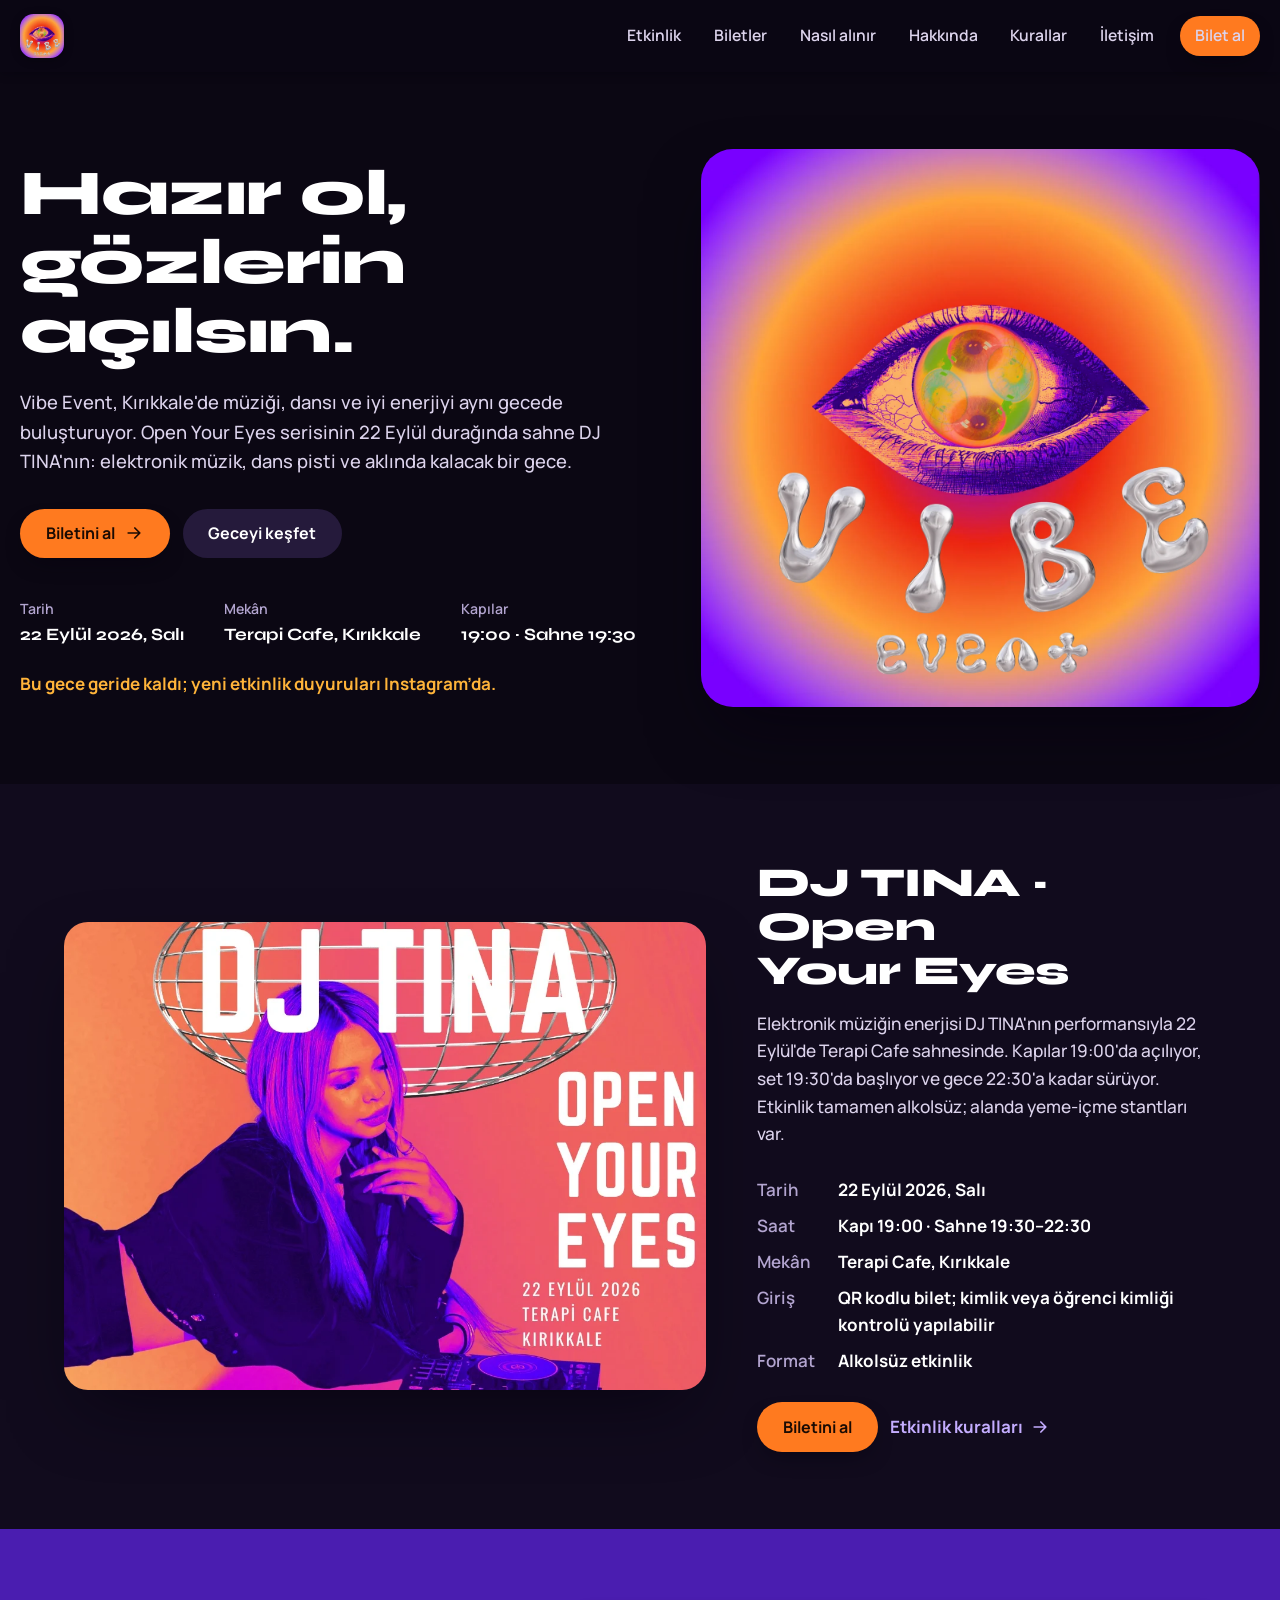
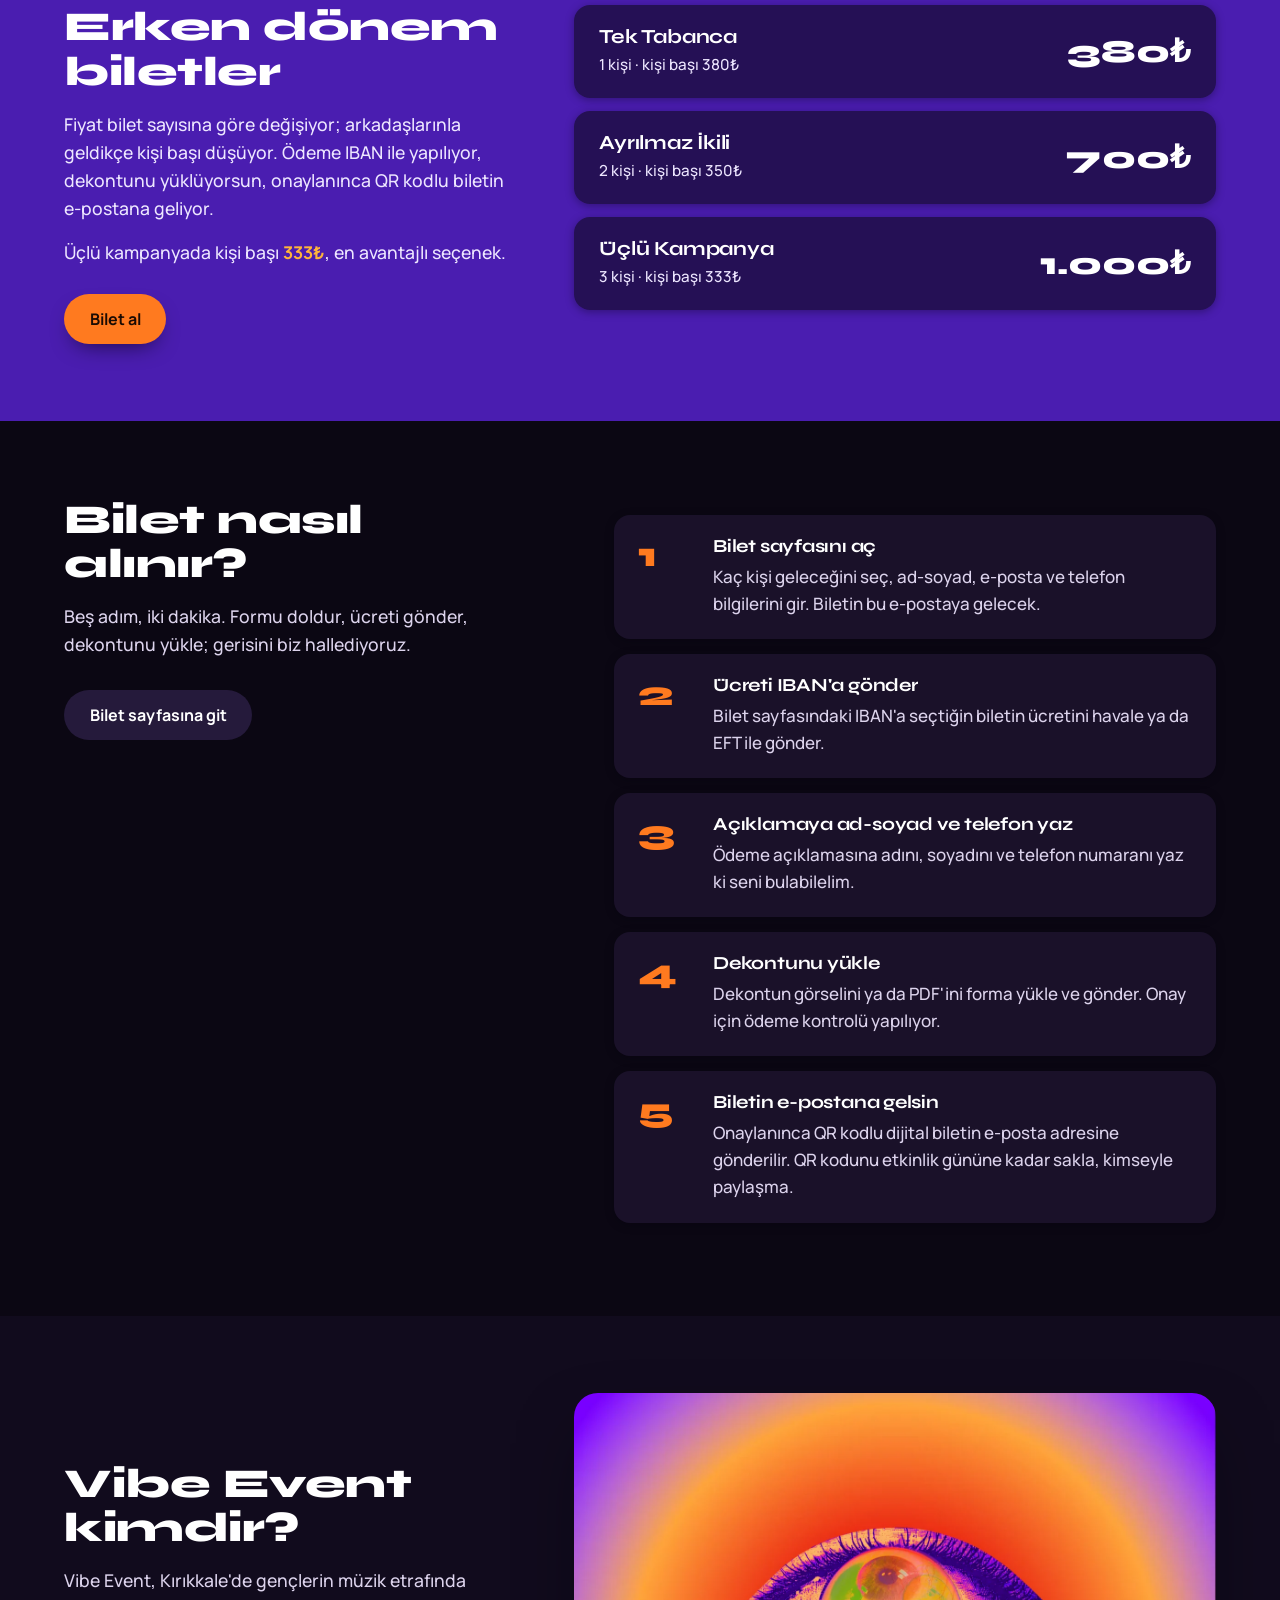
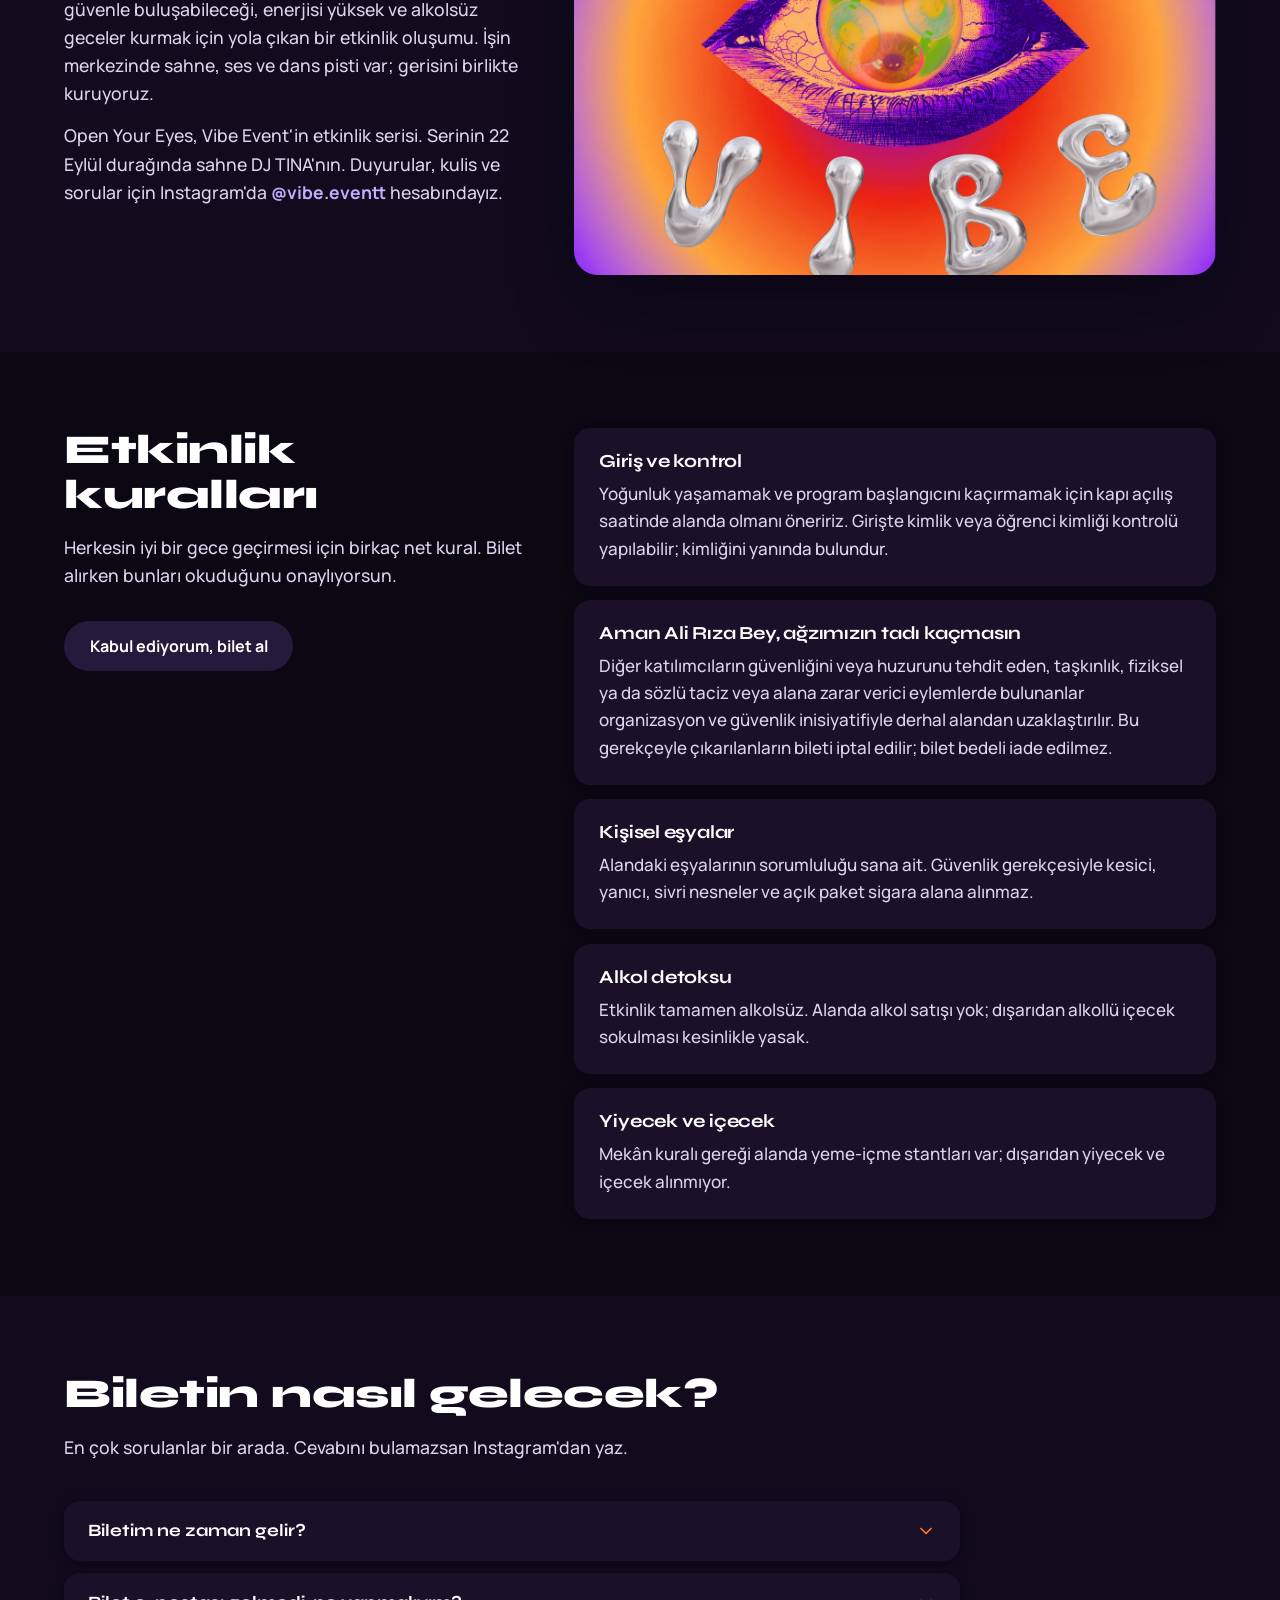
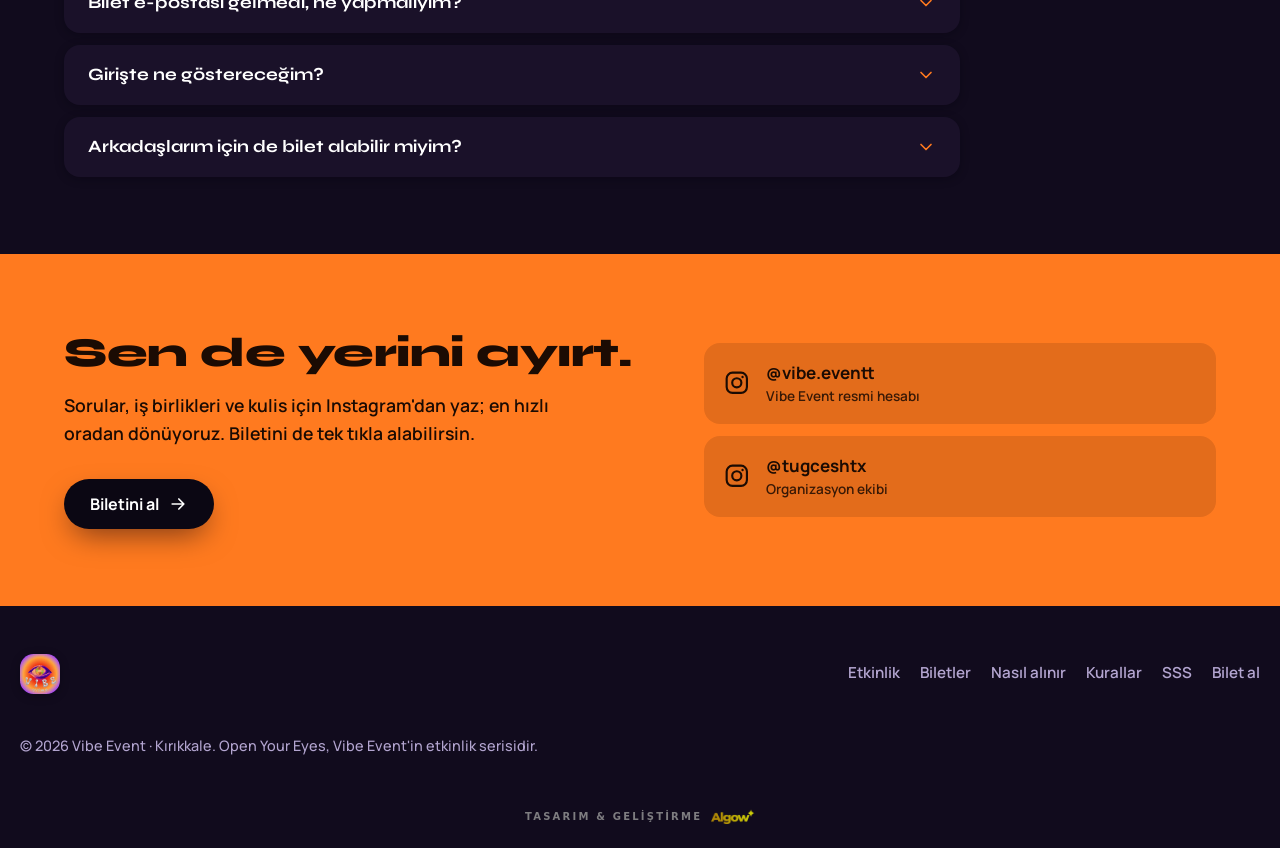
==== index.html @ 6d072785 "Vibe Event marka sitesi + bilet sayfası Co-Authored-By: Claude Fable 5.1 <noreply@anthropic.com>" ====
<!doctype html>
<html lang="tr">
<head>
<meta charset="utf-8">
<meta name="viewport" content="width=device-width,initial-scale=1">
<title>Vibe Event · Kırıkkale'de müzik, dans ve iyi enerji</title>
<meta name="description" content="Vibe Event, Kırıkkale'de alkolsüz ve enerjisi yüksek elektronik müzik geceleri düzenler. Open Your Eyes serisinin 22 Eylül 2026 durağında DJ TINA Terapi Cafe sahnesinde. Biletin QR kodlu olarak e-postana gelir.">
<meta name="theme-color" content="#0B0713">
<link rel="icon" type="image/png" sizes="32x32" href="assets/img/favicon-32.png">
<link rel="icon" type="image/png" sizes="512x512" href="assets/img/favicon-512.png">
<link rel="apple-touch-icon" href="assets/img/apple-touch-icon.png">
<meta property="og:type" content="website">
<meta property="og:locale" content="tr_TR">
<meta property="og:site_name" content="Vibe Event">
<meta property="og:title" content="Vibe Event · DJ TINA – Open Your Eyes · 22 Eylül 2026, Kırıkkale">
<meta property="og:description" content="Kırıkkale'de alkolsüz, enerjisi yüksek bir elektronik müzik gecesi. Kapılar 19:00, sahne 19:30. Biletini QR kodlu olarak e-postana al.">
<meta property="og:image" content="https://ilyas-jpg.github.io/vibe-event/assets/img/og-dj-tina.jpg">
<meta property="og:image:width" content="1200">
<meta property="og:image:height" content="630">
<meta name="twitter:card" content="summary_large_image">
<link rel="preload" href="assets/fonts/syne-tr.woff2" as="font" type="font/woff2" crossorigin>
<link rel="preload" href="assets/fonts/manrope-tr.woff2" as="font" type="font/woff2" crossorigin>
<link rel="stylesheet" href="assets/css/site.css">
<script type="application/ld+json">
{
  "@context": "https://schema.org",
  "@type": "MusicEvent",
  "name": "DJ TINA – Open Your Eyes",
  "description": "Vibe Event'in Open Your Eyes serisi: DJ TINA ile alkolsüz elektronik müzik gecesi. Kapılar 19:00, sahne 19:30–22:30.",
  "startDate": "2026-09-22T19:30:00+03:00",
  "endDate": "2026-09-22T22:30:00+03:00",
  "doorTime": "2026-09-22T19:00:00+03:00",
  "eventStatus": "https://schema.org/EventScheduled",
  "eventAttendanceMode": "https://schema.org/OfflineEventAttendanceMode",
  "location": {"@type": "Place", "name": "Terapi Cafe", "address": {"@type": "PostalAddress", "addressLocality": "Kırıkkale", "addressCountry": "TR"}},
  "image": ["https://ilyas-jpg.github.io/vibe-event/assets/img/og-dj-tina.jpg"],
  "performer": {"@type": "MusicGroup", "name": "DJ TINA"},
  "organizer": {"@type": "Organization", "name": "Vibe Event", "url": "https://www.instagram.com/vibe.eventt/"},
  "offers": [
    {"@type": "Offer", "name": "Tek Tabanca (1 kişi)", "price": "380", "priceCurrency": "TRY", "url": "https://ilyas-jpg.github.io/vibe-event/bilet.html", "availability": "https://schema.org/InStock"},
    {"@type": "Offer", "name": "Ayrılmaz İkili (2 kişi)", "price": "700", "priceCurrency": "TRY", "url": "https://ilyas-jpg.github.io/vibe-event/bilet.html", "availability": "https://schema.org/InStock"},
    {"@type": "Offer", "name": "Üçlü Kampanya (3 kişi)", "price": "1000", "priceCurrency": "TRY", "url": "https://ilyas-jpg.github.io/vibe-event/bilet.html", "availability": "https://schema.org/InStock"}
  ]
}
</script>
</head>
<body>

<header class="ust">
  <div class="kap-genis ust-ic">
    <a class="marka" href="index.html" aria-label="Vibe Event ana sayfa">
      <img src="assets/img/vibe-logo-160.webp" width="44" height="44" alt="Vibe Event">
    </a>
    <button class="menu-btn" type="button" aria-expanded="false" aria-controls="nav" aria-label="Menüyü aç">
      <svg class="ikon" viewBox="0 0 24 24" aria-hidden="true"><path d="M4 7h16M4 12h16M4 17h16"/></svg>
    </button>
    <nav class="nav" id="nav" aria-label="Site menüsü">
      <a href="#etkinlik">Etkinlik</a>
      <a href="#biletler">Biletler</a>
      <a href="#nasil">Nasıl alınır</a>
      <a href="#hakkinda">Hakkında</a>
      <a href="#kurallar">Kurallar</a>
      <a href="#iletisim">İletişim</a>
      <a class="btn btn-birincil btn-kucuk" href="bilet.html">Bilet al</a>
    </nav>
  </div>
</header>

<main>

  <section class="hero">
    <div class="kap-genis hero-ic">
      <div>
        <h1 class="gorun">Hazır ol, gözlerin açılsın.</h1>
        <p class="giris gorun" style="--d:.08s">Vibe Event, Kırıkkale'de müziği, dansı ve iyi enerjiyi aynı gecede buluşturuyor. Open Your Eyes serisinin 22 Eylül durağında sahne DJ TINA'nın: elektronik müzik, dans pisti ve aklında kalacak bir gece.</p>
        <div class="cta-satir gorun" style="--d:.16s">
          <a class="btn btn-birincil" href="bilet.html">Biletini al
            <svg class="ikon" viewBox="0 0 24 24" aria-hidden="true"><path d="M5 12h14M13 6l6 6-6 6"/></svg>
          </a>
          <a class="btn btn-ikincil" href="#etkinlik">Geceyi keşfet</a>
        </div>
        <div class="olgular gorun" style="--d:.24s">
          <div class="olgu"><small>Tarih</small><strong>22 Eylül 2026, Salı</strong></div>
          <div class="olgu"><small>Mekân</small><strong>Terapi Cafe, Kırıkkale</strong></div>
          <div class="olgu"><small>Kapılar</small><strong>19:00 · Sahne 19:30</strong></div>
        </div>
        <p class="geri-sayim gorun" id="geri-sayim" style="--d:.3s" aria-live="polite"></p>
      </div>
      <div class="hero-gorsel gorun" style="--d:.12s">
        <img src="assets/img/vibe-logo-1400.webp" width="1400" height="1400" alt="Vibe Event logosu: mor-turuncu zemin üzerinde psikedelik göz ve krom VIBE harfleri" fetchpriority="high">
      </div>
    </div>
  </section>

  <section class="bolum bolum-alt" id="etkinlik">
    <div class="kap etkinlik-ic">
      <div class="poster">
        <picture>
          <source srcset="assets/img/dj-tina-open-your-eyes.webp" type="image/webp">
          <img src="assets/img/dj-tina-open-your-eyes.jpg" width="1080" height="787" alt="DJ TINA – Open Your Eyes etkinlik afişi: 22 Eylül 2026, Terapi Cafe, Kırıkkale" loading="lazy">
        </picture>
      </div>
      <div class="detaylar">
        <h2>DJ TINA&nbsp;· Open Your Eyes</h2>
        <p>Elektronik müziğin enerjisi DJ TINA'nın performansıyla 22 Eylül'de Terapi Cafe sahnesinde. Kapılar 19:00'da açılıyor, set 19:30'da başlıyor ve gece 22:30'a kadar sürüyor. Etkinlik tamamen alkolsüz; alanda yeme-içme stantları var.</p>
        <dl>
          <dt>Tarih</dt><dd>22 Eylül 2026, Salı</dd>
          <dt>Saat</dt><dd>Kapı 19:00 · Sahne 19:30–22:30</dd>
          <dt>Mekân</dt><dd>Terapi Cafe, Kırıkkale</dd>
          <dt>Giriş</dt><dd>QR kodlu bilet; kimlik veya öğrenci kimliği kontrolü yapılabilir</dd>
          <dt>Format</dt><dd>Alkolsüz etkinlik</dd>
        </dl>
        <div class="cta-satir">
          <a class="btn btn-birincil" href="bilet.html">Biletini al</a>
          <a class="baglanti" href="#kurallar">Etkinlik kuralları
            <svg class="ikon" viewBox="0 0 24 24" aria-hidden="true"><path d="M5 12h14M13 6l6 6-6 6"/></svg>
          </a>
        </div>
      </div>
    </div>
  </section>

  <section class="bolum blok-mor" id="biletler">
    <div class="kap biletler-ic">
      <div class="bolum-bas">
        <h2>Erken dönem biletler</h2>
        <p>Fiyat bilet sayısına göre değişiyor; arkadaşlarınla geldikçe kişi başı düşüyor. Ödeme IBAN ile yapılıyor, dekontunu yüklüyorsun, onaylanınca QR kodlu biletin e-postana geliyor.</p>
        <p class="fiyat-not">Üçlü kampanyada kişi başı <strong>333₺</strong>, en avantajlı seçenek.</p>
        <div class="cta-satir">
          <a class="btn btn-birincil" href="bilet.html">Bilet al</a>
        </div>
      </div>
      <div class="fiyat-panel" role="list">
        <div class="fiyat" role="listitem">
          <h3>Tek Tabanca</h3>
          <div class="tutar">380₺</div>
          <div class="kisi">1 kişi · kişi başı 380₺</div>
        </div>
        <div class="fiyat" role="listitem">
          <h3>Ayrılmaz İkili</h3>
          <div class="tutar">700₺</div>
          <div class="kisi">2 kişi · kişi başı 350₺</div>
        </div>
        <div class="fiyat one" role="listitem">
          <h3>Üçlü Kampanya</h3>
          <div class="tutar">1.000₺</div>
          <div class="kisi">3 kişi · kişi başı 333₺</div>
        </div>
      </div>
    </div>
  </section>

  <section class="bolum" id="nasil">
    <div class="kap nasil-ic">
      <div class="bolum-bas">
        <h2>Bilet nasıl alınır?</h2>
        <p>Beş adım, iki dakika. Formu doldur, ücreti gönder, dekontunu yükle; gerisini biz hallediyoruz.</p>
        <div class="cta-satir">
          <a class="btn btn-ikincil" href="bilet.html">Bilet sayfasına git</a>
        </div>
      </div>
      <ol class="adimlar">
        <li class="adim"><span class="no" aria-hidden="true">1</span><div><h3>Bilet sayfasını aç</h3><p>Kaç kişi geleceğini seç, ad-soyad, e-posta ve telefon bilgilerini gir. Biletin bu e-postaya gelecek.</p></div></li>
        <li class="adim"><span class="no" aria-hidden="true">2</span><div><h3>Ücreti IBAN'a gönder</h3><p>Bilet sayfasındaki IBAN'a seçtiğin biletin ücretini havale ya da EFT ile gönder.</p></div></li>
        <li class="adim"><span class="no" aria-hidden="true">3</span><div><h3>Açıklamaya ad-soyad ve telefon yaz</h3><p>Ödeme açıklamasına adını, soyadını ve telefon numaranı yaz ki seni bulabilelim.</p></div></li>
        <li class="adim"><span class="no" aria-hidden="true">4</span><div><h3>Dekontunu yükle</h3><p>Dekontun görselini ya da PDF'ini forma yükle ve gönder. Onay için ödeme kontrolü yapılıyor.</p></div></li>
        <li class="adim"><span class="no" aria-hidden="true">5</span><div><h3>Biletin e-postana gelsin</h3><p>Onaylanınca QR kodlu dijital biletin e-posta adresine gönderilir. QR kodunu etkinlik gününe kadar sakla, kimseyle paylaşma.</p></div></li>
      </ol>
    </div>
  </section>

  <section class="bolum bolum-alt" id="hakkinda">
    <div class="kap hakkinda-ic">
      <div class="bolum-bas">
        <h2>Vibe Event kimdir?</h2>
        <p>Vibe Event, Kırıkkale'de gençlerin müzik etrafında güvenle buluşabileceği, enerjisi yüksek ve alkolsüz geceler kurmak için yola çıkan bir etkinlik oluşumu. İşin merkezinde sahne, ses ve dans pisti var; gerisini birlikte kuruyoruz.</p>
        <p>Open Your Eyes, Vibe Event'in etkinlik serisi. Serinin 22 Eylül durağında sahne DJ TINA'nın. Duyurular, kulis ve sorular için Instagram'da <a class="baglanti" href="https://www.instagram.com/vibe.eventt/" target="_blank" rel="noopener">@vibe.eventt</a> hesabındayız.</p>
      </div>
      <div class="goz">
        <img src="assets/img/vibe-logo-1400.webp" width="1400" height="1400" alt="Vibe Event logosundaki psikedelik göz" loading="lazy">
      </div>
    </div>
  </section>

  <section class="bolum" id="kurallar">
    <div class="kap kurallar-ic">
      <div class="bolum-bas">
        <h2>Etkinlik kuralları</h2>
        <p>Herkesin iyi bir gece geçirmesi için birkaç net kural. Bilet alırken bunları okuduğunu onaylıyorsun.</p>
        <div class="cta-satir">
          <a class="btn btn-ikincil" href="bilet.html">Kabul ediyorum, bilet al</a>
        </div>
      </div>
      <div class="kurallar">
        <article class="kural">
          <h3>Giriş ve kontrol</h3>
          <p>Yoğunluk yaşamamak ve program başlangıcını kaçırmamak için kapı açılış saatinde alanda olmanı öneririz. Girişte kimlik veya öğrenci kimliği kontrolü yapılabilir; kimliğini yanında bulundur.</p>
        </article>
        <article class="kural">
          <h3>Aman Ali Rıza Bey, ağzımızın tadı kaçmasın</h3>
          <p>Diğer katılımcıların güvenliğini veya huzurunu tehdit eden, taşkınlık, fiziksel ya da sözlü taciz veya alana zarar verici eylemlerde bulunanlar organizasyon ve güvenlik inisiyatifiyle derhal alandan uzaklaştırılır. Bu gerekçeyle çıkarılanların bileti iptal edilir; bilet bedeli iade edilmez.</p>
        </article>
        <article class="kural">
          <h3>Kişisel eşyalar</h3>
          <p>Alandaki eşyalarının sorumluluğu sana ait. Güvenlik gerekçesiyle kesici, yanıcı, sivri nesneler ve açık paket sigara alana alınmaz.</p>
        </article>
        <article class="kural">
          <h3>Alkol detoksu</h3>
          <p>Etkinlik tamamen alkolsüz. Alanda alkol satışı yok; dışarıdan alkollü içecek sokulması kesinlikle yasak.</p>
        </article>
        <article class="kural">
          <h3>Yiyecek ve içecek</h3>
          <p>Mekân kuralı gereği alanda yeme-içme stantları var; dışarıdan yiyecek ve içecek alınmıyor.</p>
        </article>
      </div>
    </div>
  </section>

  <section class="bolum bolum-alt" id="sss">
    <div class="kap">
      <div class="bolum-bas">
        <h2>Biletin nasıl gelecek?</h2>
        <p>En çok sorulanlar bir arada. Cevabını bulamazsan Instagram'dan yaz.</p>
      </div>
      <div class="sss">
        <details>
          <summary>Biletim ne zaman gelir?<svg class="ikon" viewBox="0 0 24 24" aria-hidden="true"><path d="m6 9 6 6 6-6"/></svg></summary>
          <p>Bilgilerini doldurup ödemeni yaptıktan ve dekontunu yükledikten sonra ödemen kontrol edilir. Onaylandığında biletin otomatik olarak e-posta adresine gönderilir.</p>
        </details>
        <details>
          <summary>Bilet e-postası gelmedi, ne yapmalıyım?<svg class="ikon" viewBox="0 0 24 24" aria-hidden="true"><path d="m6 9 6 6 6-6"/></svg></summary>
          <p>Önce spam ya da gereksiz klasörünü kontrol et. Hâlâ yoksa Instagram'dan @vibe.eventt hesabına yaz; birlikte bakalım.</p>
        </details>
        <details>
          <summary>Girişte ne göstereceğim?<svg class="ikon" viewBox="0 0 24 24" aria-hidden="true"><path d="m6 9 6 6 6-6"/></svg></summary>
          <p>Biletindeki QR kod ile etkinlik alanına giriş yaparsın. Kimlik kontrolü yapılabileceği için kimliğini ya da öğrenci kimliğini yanında bulundur.</p>
        </details>
        <details>
          <summary>Arkadaşlarım için de bilet alabilir miyim?<svg class="ikon" viewBox="0 0 24 24" aria-hidden="true"><path d="m6 9 6 6 6-6"/></svg></summary>
          <p>Evet. İkili ve üçlü seçeneklerde formda açılan ek ad-soyad alanlarına arkadaşlarının adlarını yaz; biletler aynı e-postaya gelir.</p>
        </details>
      </div>
    </div>
  </section>

  <section class="bolum blok-turuncu" id="iletisim">
    <div class="kap iletisim-ic">
      <div>
        <h2>Sen de yerini ayırt.</h2>
        <p>Sorular, iş birlikleri ve kulis için Instagram'dan yaz; en hızlı oradan dönüyoruz. Biletini de tek tıkla alabilirsin.</p>
        <div class="cta-satir">
          <a class="btn btn-koyu" href="bilet.html">Biletini al
            <svg class="ikon" viewBox="0 0 24 24" aria-hidden="true"><path d="M5 12h14M13 6l6 6-6 6"/></svg>
          </a>
        </div>
      </div>
      <div class="ig-liste">
        <a class="ig" href="https://www.instagram.com/vibe.eventt/" target="_blank" rel="noopener">
          <svg class="ikon" viewBox="0 0 24 24" aria-hidden="true"><rect x="2.5" y="2.5" width="19" height="19" rx="5.5"/><circle cx="12" cy="12" r="4.3"/><circle cx="17.4" cy="6.6" r="1.1" fill="currentColor" stroke="none"/></svg>
          <div>@vibe.eventt<span>Vibe Event resmi hesabı</span></div>
        </a>
        <a class="ig" href="https://www.instagram.com/tugceshtx/" target="_blank" rel="noopener">
          <svg class="ikon" viewBox="0 0 24 24" aria-hidden="true"><rect x="2.5" y="2.5" width="19" height="19" rx="5.5"/><circle cx="12" cy="12" r="4.3"/><circle cx="17.4" cy="6.6" r="1.1" fill="currentColor" stroke="none"/></svg>
          <div>@tugceshtx<span>Organizasyon ekibi</span></div>
        </a>
      </div>
    </div>
  </section>

</main>

<footer class="altbilgi">
  <div class="kap-genis altbilgi-ic">
    <a class="marka" href="index.html" aria-label="Vibe Event ana sayfa">
      <img src="assets/img/vibe-logo-160.webp" width="40" height="40" alt="Vibe Event" loading="lazy">
    </a>
    <nav aria-label="Altbilgi menüsü">
      <a href="#etkinlik">Etkinlik</a>
      <a href="#biletler">Biletler</a>
      <a href="#nasil">Nasıl alınır</a>
      <a href="#kurallar">Kurallar</a>
      <a href="#sss">SSS</a>
      <a href="bilet.html">Bilet al</a>
    </nav>
    <p class="telif">© <span class="yil">2026</span> Vibe Event · Kırıkkale. Open Your Eyes, Vibe Event'in etkinlik serisidir.</p>
    <!-- Algow imza -->
    <div class="algow-credit-wrap">
      <a class="algow-credit" href="https://algow.net" target="_blank" rel="noopener" aria-label="Algow tarafından tasarlandı ve geliştirildi">
        <span>Tasarım &amp; Geliştirme</span>
        <img src="assets/img/algow-wordmark.webp" alt="Algow" width="58" height="20" loading="lazy" decoding="async">
      </a>
    </div>
  </div>
</footer>

<script src="assets/js/site.js" defer></script>
</body>
</html>
---- assets/css/site.css ----
/* Vibe Event — site.css
   Marka: mor (#7900FF ailesi) + turuncu (#FC8E34 ailesi) + likit krom logo.
   Kurallar: koyu zemin, canlı tek aksiyon rengi (turuncu), çizgi/hairline yok,
   radius + yumuşak gölge, eyebrow/pill/glow/gradient-text/glass yok, scroll animasyonu yok. */

@font-face{font-family:"Syne";src:url("../fonts/syne-tr.woff2") format("woff2");font-weight:400 800;font-display:swap}
@font-face{font-family:"Manrope";src:url("../fonts/manrope-tr.woff2") format("woff2");font-weight:400 800;font-display:swap}

:root{
  --bg:#0B0713;
  --bg-2:#110B1D;
  --yuzey:#1A1129;
  --yuzey-2:#251A3B;
  --yuzey-3:#31234C;
  --mor:#7A2CFF;
  --mor-blok:#4A1DB0;
  --mor-acik:#C4ADFF;
  --turuncu:#FF7A1F;
  --turuncu-koyu:#F0620C;
  --kirmizi:#F5391F;
  --amber:#FFB43A;
  --metin:#FFFFFF;
  --metin-2:#DCD3EC;
  --metin-3:#B3A5D0;
  --cta-metin:#1B0B03;
  --r-sm:.7rem; --r-md:1rem; --r-lg:1.5rem; --r-xl:2rem;
  --golge-sm:0 2px 8px rgba(5,2,14,.35);
  --golge-md:0 12px 30px -8px rgba(5,2,14,.55);
  --golge-lg:0 30px 70px -20px rgba(5,2,14,.7);
  --kap:75rem;        /* 1200px @16 */
  --kap-genis:87.5rem;/* 1400px @16 */
  --kap-pad:1.5rem;
  --kap-genis-pad:1.25rem;
  --bolum:clamp(3.5rem,6vw,5.25rem);
  --gecis:.22s cubic-bezier(.2,.7,.2,1);
}

*,*::before,*::after{box-sizing:border-box}
html{font-size:16px;-webkit-text-size-adjust:100%;scroll-padding-top:5.25rem}
@media (min-width:1600px){html{font-size:17.5px}}
@media (min-width:1921px){html{font-size:19.5px}}
@media (min-width:2561px){html{font-size:22.5px}}
body{margin:0;background:var(--bg);color:var(--metin);font:500 1.0625rem/1.6 Manrope,"Segoe UI",Roboto,Helvetica,Arial,sans-serif}
img{max-width:100%;height:auto;display:block}
a{color:inherit}
h1,h2,h3{font-family:Syne,Manrope,sans-serif;margin:0;line-height:1.08;letter-spacing:-.012em;text-wrap:balance}
h1{font-size:clamp(2.5rem,5.2vw,4rem);font-weight:800}
h2{font-size:clamp(1.85rem,3.2vw,2.6rem);font-weight:800}
h3{font-size:1.25rem;font-weight:700}
p{margin:0}
ul{margin:0;padding:0;list-style:none}
:focus-visible{outline:3px solid var(--amber);outline-offset:3px;border-radius:.5rem}
.gizli{position:absolute;width:1px;height:1px;overflow:hidden;clip:rect(0 0 0 0);white-space:nowrap}
.ikon{width:1.25rem;height:1.25rem;flex:none;fill:none;stroke:currentColor;stroke-width:2;stroke-linecap:round;stroke-linejoin:round}

.kap{width:100%;max-width:var(--kap);margin-inline:auto;padding-inline:var(--kap-pad)}
.kap-genis{width:100%;max-width:var(--kap-genis);margin-inline:auto;padding-inline:var(--kap-genis-pad)}

/* ---------- Üst bar ---------- */
.ust{position:sticky;top:0;z-index:50;background:rgba(11,7,19,.95);box-shadow:var(--golge-sm)}
.ust-ic{display:flex;align-items:center;gap:1.25rem;min-height:4.5rem}
.marka{display:inline-flex;align-items:center;text-decoration:none;flex:none}
.marka img{width:2.75rem;height:2.75rem;border-radius:.85rem;box-shadow:var(--golge-sm)}
.nav{display:flex;align-items:center;gap:.15rem;margin-left:auto}
.nav a{padding:.6rem .95rem;border-radius:999px;text-decoration:none;font-weight:600;font-size:.98rem;color:var(--metin-2);transition:background var(--gecis),color var(--gecis)}
.nav a:hover{background:var(--yuzey-2);color:#fff}
.nav .btn{margin-left:.5rem}
.menu-btn{display:none;margin-left:auto;width:2.9rem;height:2.9rem;border:0;border-radius:.85rem;background:var(--yuzey);color:#fff;cursor:pointer;place-items:center}
.menu-btn .ikon{width:1.5rem;height:1.5rem}

/* ---------- Butonlar ---------- */
.btn{display:inline-flex;align-items:center;justify-content:center;gap:.6rem;min-height:3.1rem;padding:0 1.6rem;border:0;border-radius:999px;font:700 1rem/1 Manrope,sans-serif;text-decoration:none;cursor:pointer;white-space:nowrap;transition:transform var(--gecis),background var(--gecis),box-shadow var(--gecis)}
.btn:active{transform:scale(.97)}
.btn-birincil{background:var(--turuncu);color:var(--cta-metin);box-shadow:0 10px 22px -10px rgba(5,2,14,.7)}
.btn-birincil:hover{background:var(--turuncu-koyu)}
.btn-ikincil{background:var(--yuzey-2);color:#fff}
.btn-ikincil:hover{background:var(--yuzey-3)}
.btn-koyu{background:var(--bg);color:#fff;box-shadow:var(--golge-md)}
.btn-koyu:hover{background:var(--yuzey)}
.btn-kucuk{min-height:2.5rem;padding:0 1.1rem;font-size:.9rem}
.btn[disabled]{opacity:.6;cursor:progress}

/* ---------- Açılış animasyonu (yalnız yüklemede, 6px) ---------- */
@keyframes gorun{from{opacity:0;transform:translateY(6px)}to{opacity:1;transform:none}}
.gorun{animation:gorun .55s var(--d,0s) cubic-bezier(.2,.7,.2,1) both}
@media (prefers-reduced-motion:reduce){.gorun{animation:none}*{transition-duration:.01ms!important}}

/* ---------- Hero ---------- */
.hero{padding:clamp(2.5rem,6vw,5rem) 0 var(--bolum)}
.hero-ic{display:grid;grid-template-columns:1.05fr .95fr;gap:clamp(2rem,5vw,4.5rem);align-items:center}
.hero h1{max-width:13ch}
.hero .giris{font-size:1.15rem;color:var(--metin-2);max-width:50ch;margin-top:1.4rem}
.cta-satir{display:flex;flex-wrap:wrap;gap:.8rem;margin-top:2rem}
.olgular{display:flex;flex-wrap:wrap;gap:1.25rem 2.5rem;margin-top:2.5rem}
.olgu small{display:block;font-size:.88rem;font-weight:600;color:var(--metin-3)}
.olgu strong{display:block;font:700 1.08rem/1.35 Syne,sans-serif;margin-top:.15rem}
.geri-sayim{margin-top:1.5rem;font-weight:700;color:var(--amber)}
.hero-gorsel img{width:100%;aspect-ratio:1;border-radius:var(--r-xl);box-shadow:var(--golge-lg)}

/* ---------- Bölümler ---------- */
.bolum{padding:var(--bolum) 0}
.bolum-alt{background:var(--bg-2)}
.bolum-bas{max-width:62ch}
.bolum-bas p{margin-top:1rem;color:var(--metin-2);font-size:1.1rem}
.blok-mor{background:var(--mor-blok);color:#fff}
.blok-mor .bolum-bas p{color:#EDE6FF}
.blok-turuncu{background:var(--turuncu);color:var(--cta-metin)}

/* Etkinlik */
.etkinlik-ic{display:grid;grid-template-columns:7fr 5fr;gap:clamp(2rem,4vw,4rem);align-items:center}
.poster{border-radius:var(--r-lg);overflow:hidden;box-shadow:var(--golge-lg);background:var(--yuzey)}
.poster img{width:100%}
.detaylar p{margin-top:1rem;color:var(--metin-2);font-size:1.08rem}
.detaylar dl{display:grid;grid-template-columns:auto 1fr;gap:.55rem 1.4rem;margin:1.75rem 0 0}
.detaylar dt{color:var(--metin-3);font-weight:600}
.detaylar dd{margin:0;font-weight:700}
.detaylar .cta-satir{margin-top:1.75rem}
.baglanti{display:inline-flex;align-items:center;gap:.4rem;font-weight:700;color:var(--mor-acik);text-decoration:none}
.baglanti:hover{color:#fff}
.blok-turuncu .baglanti{color:var(--cta-metin)}

/* Biletler */
.biletler-ic{display:grid;grid-template-columns:5fr 7fr;gap:clamp(2rem,4vw,4rem);align-items:start}
.fiyat-panel{display:grid;gap:.8rem}
.fiyat{display:grid;grid-template-columns:1fr auto;gap:.35rem 1.5rem;align-items:center;background:rgba(11,7,19,.58);border-radius:var(--r-md);padding:1.3rem 1.6rem;box-shadow:var(--golge-sm);transition:transform var(--gecis),background var(--gecis)}
.fiyat:hover{transform:translateY(-3px);background:rgba(11,7,19,.72)}
.fiyat h3{font-size:1.25rem}
.fiyat .kisi{color:#EDE6FF;font-size:.95rem}
.fiyat .tutar{font:800 2rem/1 Syne,sans-serif;text-align:right;grid-column:2;grid-row:1/3;align-self:center}
.fiyat .kisibasi{display:none}
.fiyat-not{margin-top:1.25rem;color:#EDE6FF;font-size:.95rem}
.fiyat-not strong{color:var(--amber)}
.blok-mor .cta-satir{margin-top:1.75rem}

/* Nasıl alınır */
.nasil-ic{display:grid;grid-template-columns:5fr 7fr;gap:clamp(2rem,4vw,4rem);align-items:start}
.adimlar{display:grid;gap:.9rem}
.adim{display:grid;grid-template-columns:3.6rem 1fr;gap:1.1rem;align-items:start;padding:1.4rem 1.5rem;border-radius:var(--r-md);background:var(--yuzey);box-shadow:var(--golge-sm)}
.adim .no{font:800 2.2rem/1 Syne,sans-serif;color:var(--turuncu)}
.adim h3{font-size:1.15rem;margin-bottom:.35rem}
.adim p{color:var(--metin-2)}

/* Hakkında */
.hakkinda-ic{display:grid;grid-template-columns:5fr 7fr;gap:clamp(2rem,4vw,4rem);align-items:center}
.hakkinda-ic .bolum-bas p + p{margin-top:.9rem}
.goz{aspect-ratio:4/3;border-radius:var(--r-lg);overflow:hidden;box-shadow:var(--golge-lg);background:var(--yuzey)}
.goz img{width:100%;height:100%;object-fit:cover;object-position:50% 28%}

/* Kurallar */
.kurallar-ic{display:grid;grid-template-columns:5fr 7fr;gap:clamp(2rem,4vw,4rem);align-items:start}
.kurallar{display:grid;gap:.9rem}
.kural{padding:1.5rem 1.6rem;border-radius:var(--r-md);background:var(--yuzey);box-shadow:var(--golge-sm)}
.kural h3{font-size:1.15rem;margin-bottom:.5rem}
.kural p{color:var(--metin-2)}

/* SSS */
.sss{display:grid;gap:.75rem;margin-top:2.5rem;max-width:56rem}
.sss details{background:var(--yuzey);border-radius:var(--r-md);box-shadow:var(--golge-sm);padding:0 1.5rem}
.sss summary{cursor:pointer;list-style:none;display:flex;justify-content:space-between;align-items:center;gap:1rem;padding:1.15rem 0;font:700 1.08rem/1.35 Syne,sans-serif}
.sss summary::-webkit-details-marker{display:none}
.sss summary .ikon{transition:transform var(--gecis);color:var(--turuncu)}
.sss details[open] summary .ikon{transform:rotate(180deg)}
.sss details p{padding:0 0 1.25rem;color:var(--metin-2)}

/* İletişim */
.iletisim-ic{display:grid;grid-template-columns:1.15fr 1fr;gap:clamp(2rem,4vw,4rem);align-items:center}
.iletisim-ic p{margin-top:1rem;font-size:1.1rem;font-weight:600;max-width:46ch}
.ig-liste{display:grid;gap:.75rem}
.ig{display:flex;align-items:center;gap:1rem;padding:1rem 1.25rem;border-radius:var(--r-md);background:rgba(27,11,3,.12);text-decoration:none;font-weight:700;transition:background var(--gecis),transform var(--gecis)}
.ig:hover{background:rgba(27,11,3,.22);transform:translateY(-2px)}
.ig .ikon{width:1.6rem;height:1.6rem}
.ig span{display:block;font-size:.85rem;font-weight:600;opacity:.85}

/* ---------- Altbilgi ---------- */
.altbilgi{background:var(--bg-2);padding:3rem 0 1.25rem}
.altbilgi-ic{display:flex;flex-wrap:wrap;align-items:center;gap:1.5rem 2.5rem}
.altbilgi .marka img{width:2.5rem;height:2.5rem}
.altbilgi nav{display:flex;flex-wrap:wrap;gap:.25rem 1.25rem;margin-left:auto}
.altbilgi nav a{color:var(--metin-3);text-decoration:none;font-weight:600;font-size:.95rem}
.altbilgi nav a:hover{color:#fff}
.telif{width:100%;color:var(--metin-3);font-size:.9rem;margin-top:1rem}
.altbilgi .algow-credit-wrap{text-align:center;padding:1.5rem 1rem .25rem;line-height:1;width:100%}
.altbilgi .algow-credit{display:inline-flex;align-items:center;gap:9px;font:600 10px/1 system-ui,-apple-system,"Segoe UI",Roboto,Helvetica,Arial,sans-serif;letter-spacing:.22em;text-transform:uppercase;color:#9a9a9a;text-decoration:none;opacity:.8;transition:opacity .25s}
.altbilgi .algow-credit:hover{opacity:1}
.altbilgi .algow-credit img{height:15px;width:auto;display:block}

/* ---------- Bilet sayfası ---------- */
.bilet-hero{padding:clamp(2rem,5vw,3.5rem) 0 2rem}
.bilet-hero h1{font-size:clamp(2rem,4vw,3rem);max-width:16ch}
.bilet-hero .giris{margin-top:1rem;color:var(--metin-2);font-size:1.1rem;max-width:56ch}
.bilet-ic{display:grid;grid-template-columns:7fr 5fr;gap:clamp(1.5rem,3vw,3rem);align-items:start;padding-bottom:var(--bolum)}
.form-panel{background:var(--yuzey);border-radius:var(--r-lg);padding:1.75rem;box-shadow:var(--golge-md);display:grid;gap:1.25rem}
.form-panel + .form-panel{margin-top:1.25rem}
.panel-bas{display:flex;align-items:center;gap:.9rem}
.panel-bas .no{width:2.4rem;height:2.4rem;flex:none;border-radius:50%;background:var(--turuncu);color:var(--cta-metin);display:grid;place-items:center;font:800 1.05rem Syne,sans-serif}
.panel-bas h2{font-size:1.35rem}
.panel-bas p{color:var(--metin-3);font-size:.95rem}
.alan{display:grid;gap:.45rem}
.alan label{font-weight:700;font-size:.95rem}
.alan input{width:100%;min-height:3.1rem;padding:0 1rem;border:0;border-radius:var(--r-sm);background:var(--yuzey-3);color:#fff;font:500 1rem Manrope,sans-serif}
.alan input::placeholder{color:var(--metin-3)}
.alan input:focus{outline:3px solid var(--turuncu);outline-offset:0}
.alan input[aria-invalid="true"]{outline:3px solid var(--kirmizi)}
.alan .yardim{font-size:.88rem;color:var(--metin-3)}
.alan-grid{display:grid;grid-template-columns:1fr 1fr;gap:1rem}
.alan[hidden]{display:none}
.secenekler{display:grid;gap:.75rem}
.secenek{display:grid;grid-template-columns:1.35rem 1fr auto;gap:1rem;align-items:center;padding:1rem 1.2rem;border-radius:var(--r-md);background:var(--yuzey-2);cursor:pointer;box-shadow:inset 0 0 0 2px transparent;transition:box-shadow var(--gecis),background var(--gecis)}
.secenek:hover{background:var(--yuzey-3)}
.secenek:has(input:checked){box-shadow:inset 0 0 0 2px var(--turuncu);background:var(--yuzey-3)}
.secenek input{appearance:none;width:1.25rem;height:1.25rem;border-radius:50%;background:var(--bg);box-shadow:inset 0 0 0 2px var(--metin-3);margin:0;cursor:pointer}
.secenek input:checked{background:var(--turuncu);box-shadow:inset 0 0 0 .3rem var(--bg),0 0 0 2px var(--turuncu)}
.secenek strong{font:700 1.05rem Syne,sans-serif;display:block}
.secenek span{font-size:.9rem;color:var(--metin-2)}
.secenek .tutar{font:800 1.35rem/1 Syne,sans-serif}
.iban{background:var(--yuzey-2);border-radius:var(--r-md);padding:1.25rem 1.4rem;display:grid;gap:.6rem}
.iban .etiket{font-size:.88rem;font-weight:600;color:var(--metin-3)}
.iban code{font:700 1.15rem/1.45 Manrope,sans-serif;letter-spacing:.03em;word-break:break-word}
.iban-alt{display:flex;flex-wrap:wrap;align-items:center;justify-content:space-between;gap:.75rem}
.iban-alt strong{font-weight:700}
.tutar-satir{display:flex;justify-content:space-between;align-items:center;gap:1rem;padding:1rem 1.4rem;border-radius:var(--r-md);background:var(--yuzey-2);font-weight:700}
.tutar-satir output{font:800 1.5rem/1 Syne,sans-serif;color:var(--amber)}
.dekont{display:grid;justify-items:center;gap:.5rem;padding:2rem 1rem;border-radius:var(--r-md);background:var(--yuzey-2);text-align:center;cursor:pointer;transition:background var(--gecis)}
.dekont:hover,.dekont.surukle{background:var(--yuzey-3)}
.dekont .ikon{width:2rem;height:2rem;color:var(--turuncu)}
.dekont strong{font-weight:700}
.dekont span{font-size:.88rem;color:var(--metin-3)}
.dosya-adi{display:none;font-weight:700;color:var(--amber);word-break:break-word}
.dosya-adi.acik{display:block}
.onay{display:flex;gap:.8rem;align-items:flex-start;cursor:pointer;font-weight:600}
.onay input{width:1.35rem;height:1.35rem;flex:none;margin:.15rem 0 0;accent-color:var(--turuncu)}
.hata{display:none;background:rgba(245,57,31,.16);color:#FFC2B8;padding:1rem 1.25rem;border-radius:var(--r-sm);font-weight:600}
.hata.acik{display:block}
.gonder{width:100%;min-height:3.5rem;font-size:1.05rem}
.yan{position:sticky;top:5.75rem;display:grid;gap:1rem}
.yan-panel{background:var(--yuzey);border-radius:var(--r-lg);padding:1.5rem;box-shadow:var(--golge-md)}
.yan-panel h2{font-size:1.25rem;margin-bottom:1rem}
.ozet{display:flex;gap:1rem;align-items:center}
.ozet img{width:5.5rem;flex:none;border-radius:.8rem}
.ozet strong{font:700 1.05rem/1.3 Syne,sans-serif;display:block}
.ozet span{display:block;color:var(--metin-2);font-size:.92rem}
.mini-adimlar{display:grid;gap:.85rem;counter-reset:mini}
.mini-adimlar li{display:grid;grid-template-columns:1.8rem 1fr;gap:.8rem;align-items:start;color:var(--metin-2);font-size:.95rem}
.mini-adimlar li::before{counter-increment:mini;content:counter(mini);width:1.8rem;height:1.8rem;border-radius:50%;background:var(--yuzey-3);color:#fff;display:grid;place-items:center;font:800 .85rem Syne,sans-serif}
.ortu{position:fixed;inset:0;z-index:100;display:none;place-items:center;background:rgba(11,7,19,.97);padding:1.5rem}
.ortu.acik{display:grid}
.ortu-kutu{max-width:30rem;width:100%;background:var(--yuzey);border-radius:var(--r-lg);padding:2.25rem;text-align:center;box-shadow:var(--golge-lg);display:grid;gap:1rem;justify-items:center}
.ortu-kutu h2{font-size:1.6rem}
.ortu-kutu p{color:var(--metin-2)}
.ortu-kutu img{width:5.5rem;border-radius:1.2rem}
.donen{width:3rem;height:3rem;border-radius:50%;border:4px solid var(--yuzey-3);border-top-color:var(--turuncu);animation:don 1s linear infinite}
@keyframes don{to{transform:rotate(360deg)}}
.bilet-no{font:800 2.2rem/1 Syne,sans-serif;color:var(--amber);letter-spacing:.02em;word-break:break-all}
#appsScriptResponse{position:absolute;width:1px;height:1px;left:-9999px;top:0;opacity:0;border:0;pointer-events:none}

/* ---------- Duyarlılık ---------- */
@media (max-width:1024px){
  .hero-ic,.etkinlik-ic,.biletler-ic,.nasil-ic,.hakkinda-ic,.kurallar-ic,.iletisim-ic,.bilet-ic{grid-template-columns:1fr}
  .hero-gorsel{max-width:34rem}
  .yan{position:static}
}
@media (max-width:900px){
  .nav{display:none;position:absolute;left:0;right:0;top:100%;flex-direction:column;align-items:stretch;gap:.25rem;padding:.75rem var(--kap-genis-pad) 1rem;background:var(--bg);box-shadow:var(--golge-md)}
  .nav.acik{display:flex}
  .nav a{padding:.85rem 1rem}
  .nav .btn{margin:.5rem 0 0;justify-content:center}
  .menu-btn{display:grid}
}
@media (max-width:600px){
  :root{--kap-pad:1.15rem;--kap-genis-pad:1rem}
  .ust-ic{min-height:4rem}
  .cta-satir .btn{width:100%}
  .olgular{gap:1rem 1.5rem}
  .fiyat{grid-template-columns:1fr auto;padding:1.1rem 1.2rem}
  .fiyat .tutar{font-size:1.6rem}
  .adim{grid-template-columns:2.8rem 1fr;padding:1.15rem 1.2rem}
  .adim .no{font-size:1.8rem}
  .form-panel{padding:1.25rem}
  .alan-grid{grid-template-columns:1fr}
  .secenek{grid-template-columns:1.35rem 1fr;}
  .secenek .tutar{grid-column:2}
  .ortu-kutu{padding:1.6rem}
}
@media (pointer:coarse){
  .nav a,.altbilgi nav a,.baglanti{min-height:2.75rem;display:inline-flex;align-items:center}
}
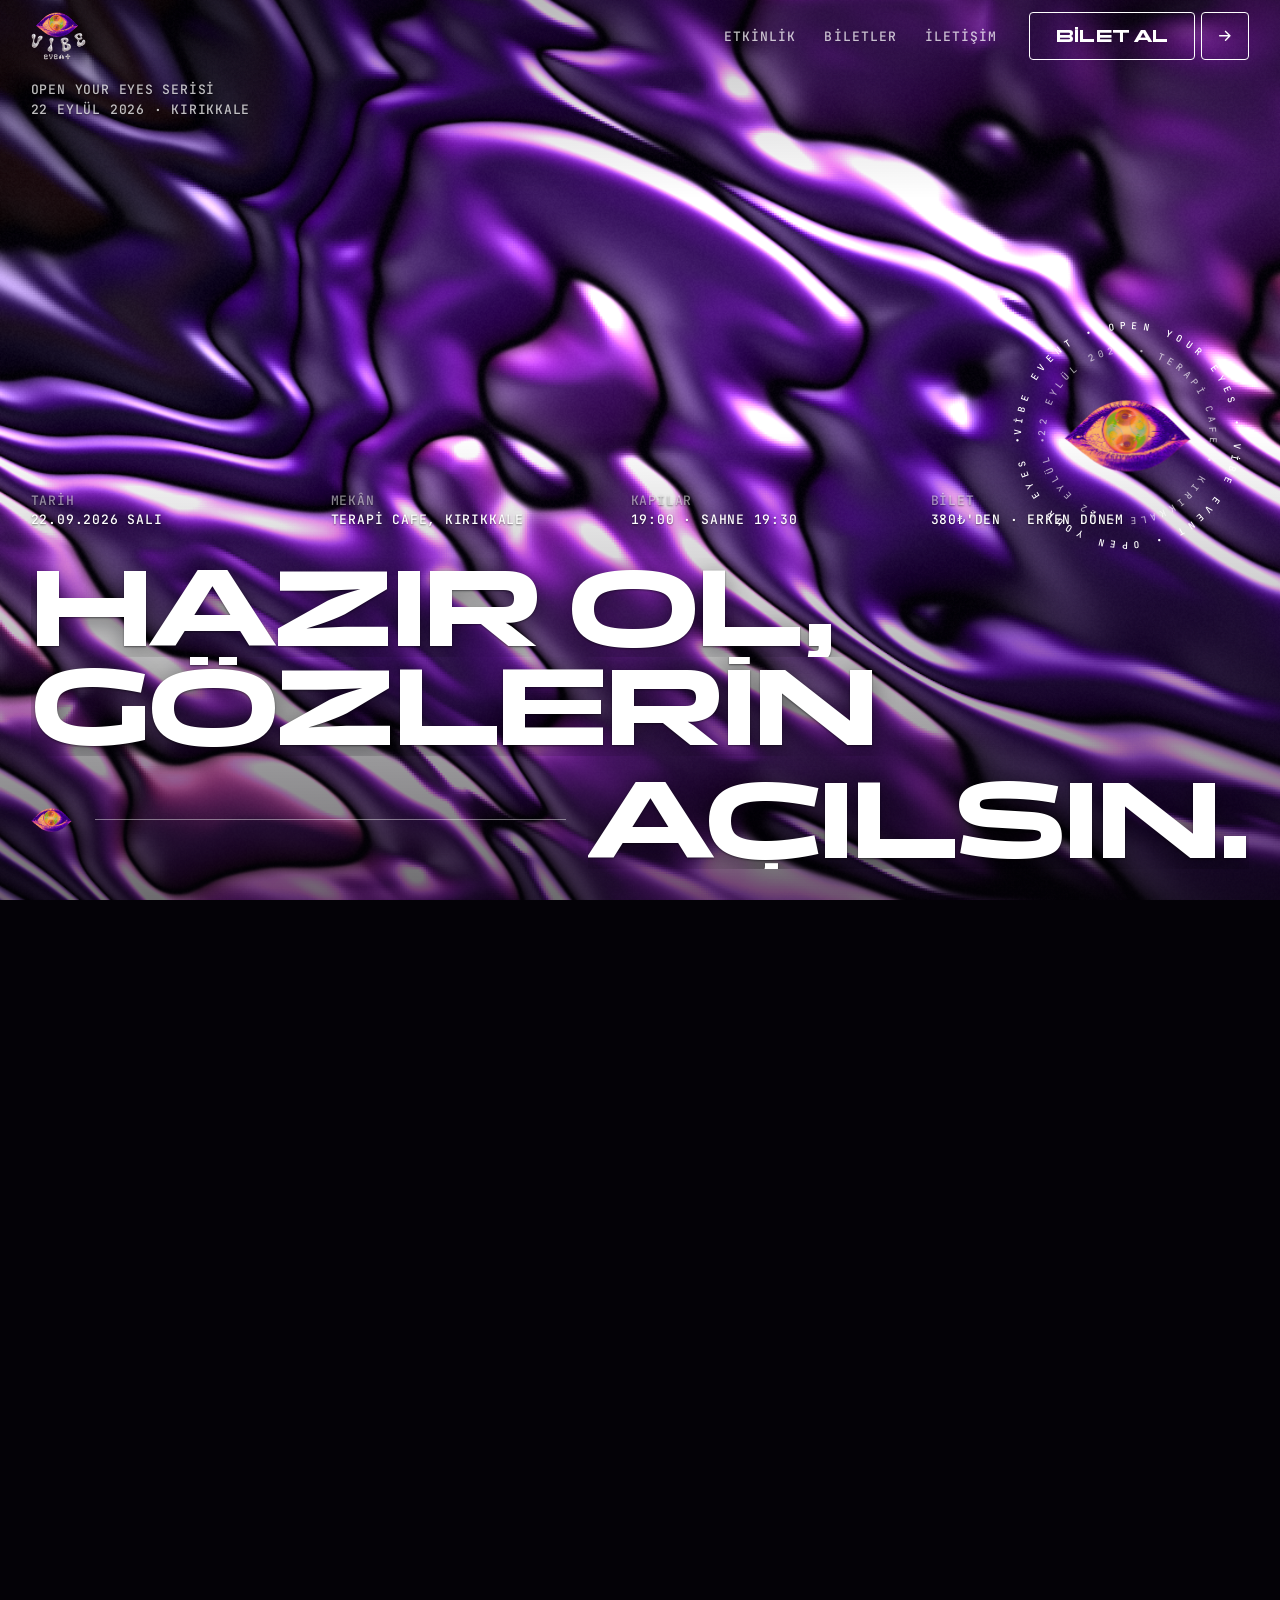
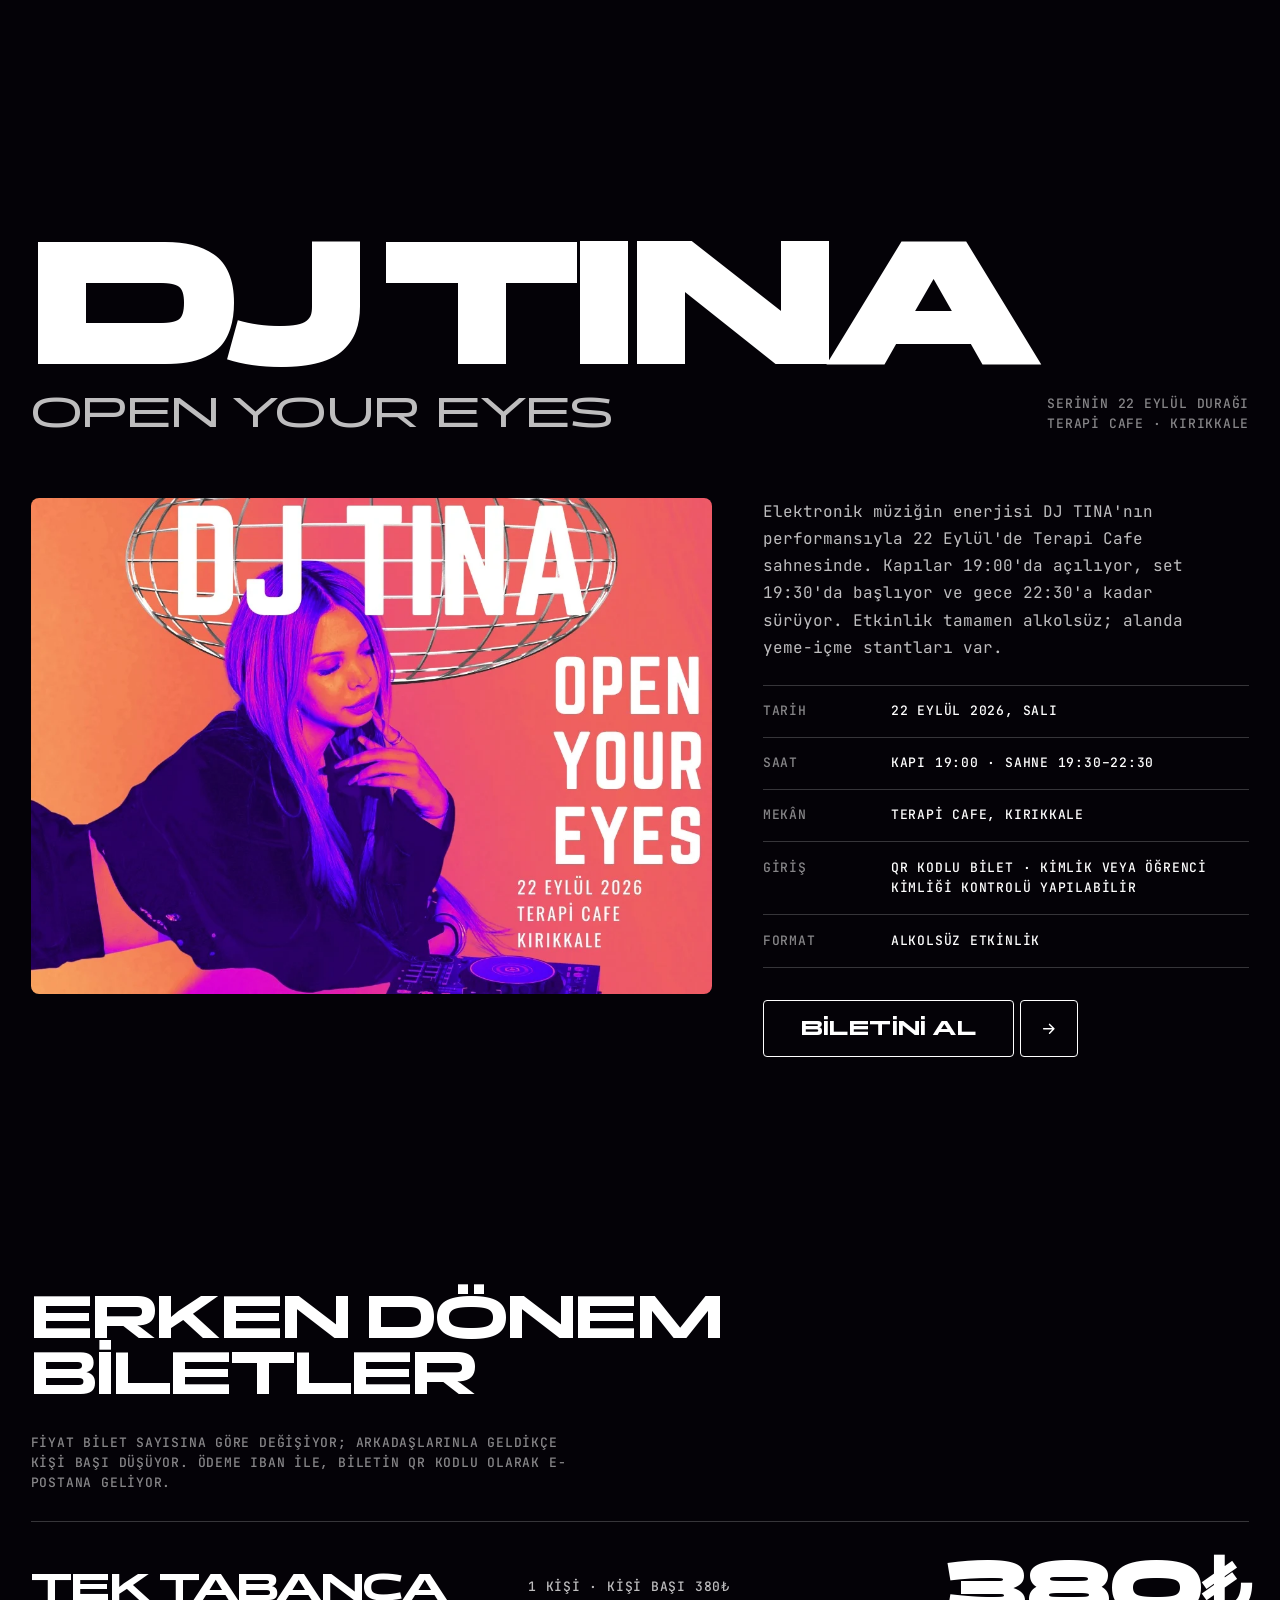
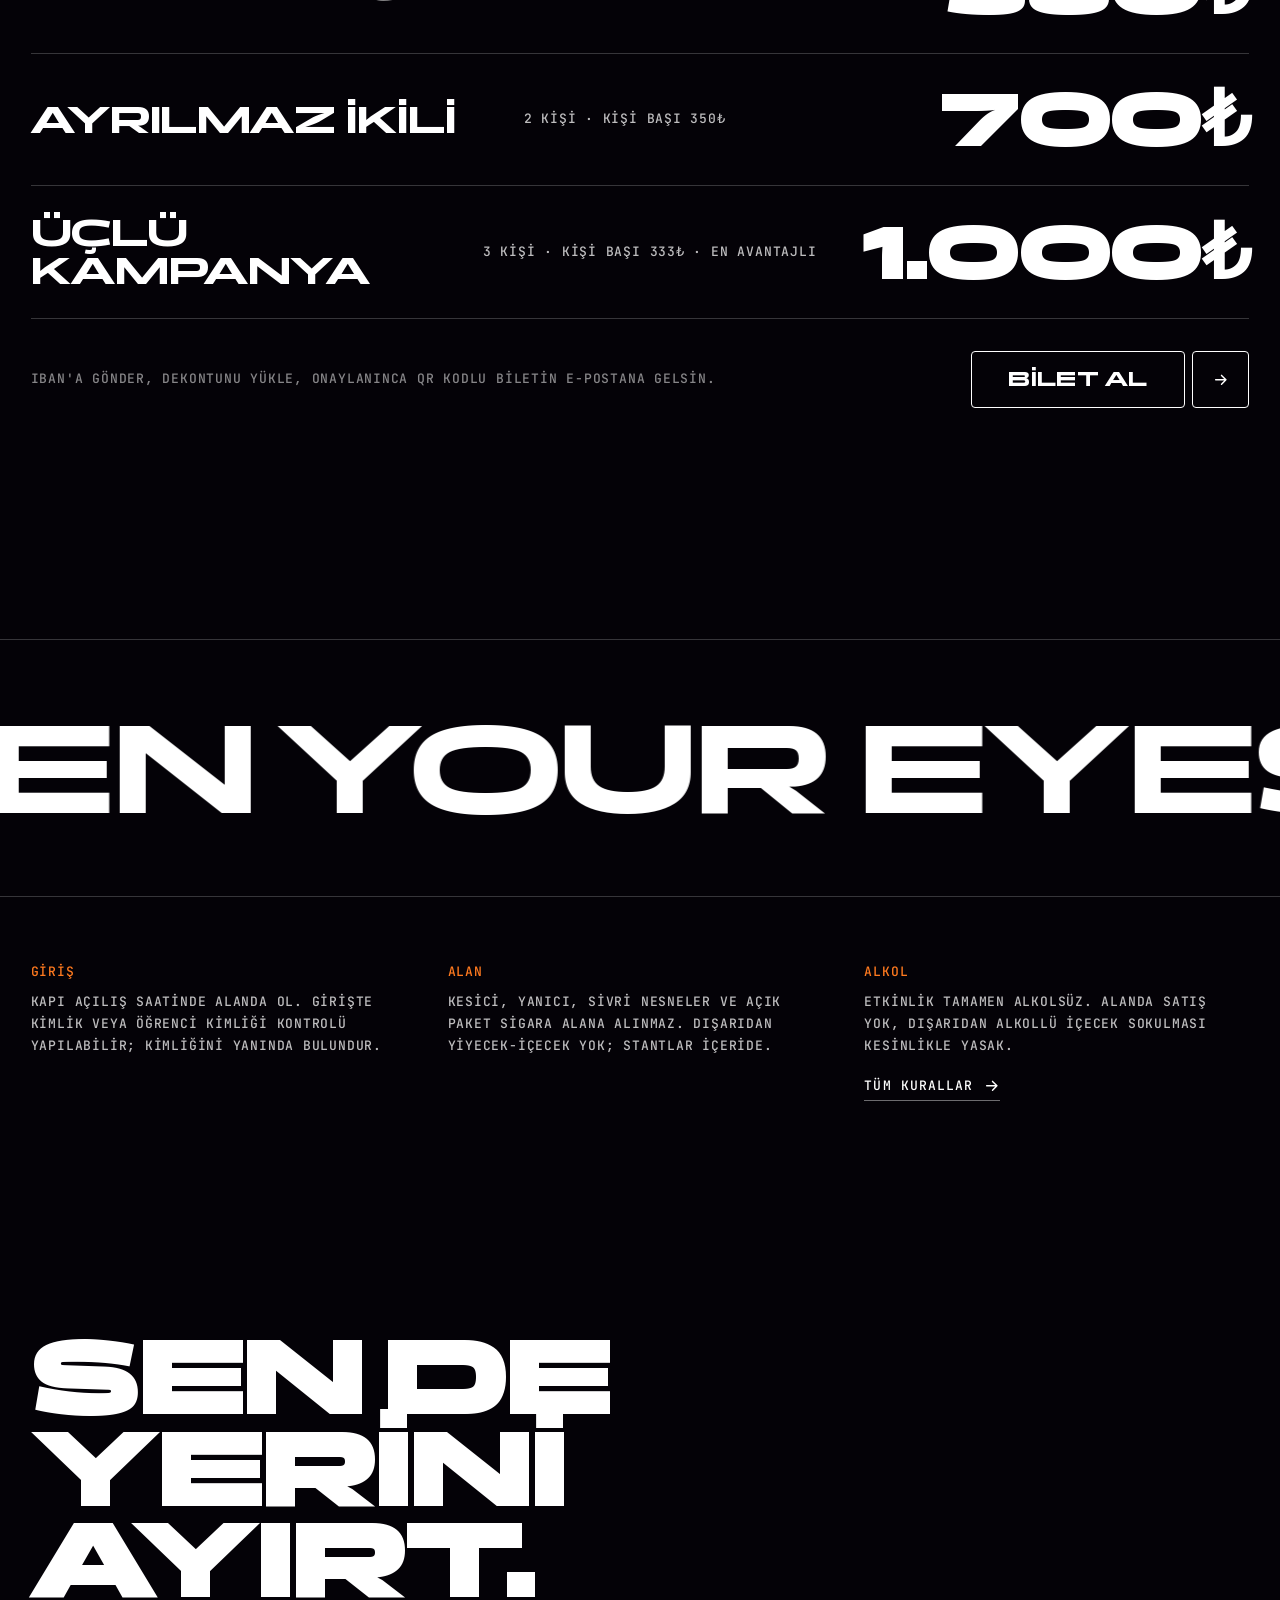
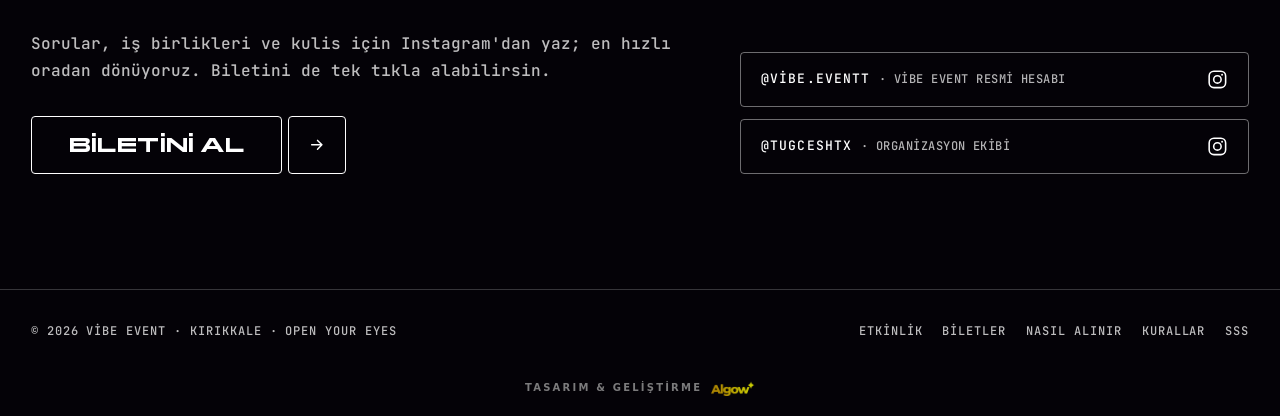
==== commit 0552f5ac: "v2: iridescent seviyesi — WebGL likit-krom hero, Panchang + JetBrains Mono, loader, Lenis, marquee, " ====
--- a/index.html
+++ b/index.html
@@ -5,7 +5,7 @@
 <meta name="viewport" content="width=device-width,initial-scale=1">
 <title>Vibe Event · Kırıkkale'de müzik, dans ve iyi enerji</title>
 <meta name="description" content="Vibe Event, Kırıkkale'de alkolsüz ve enerjisi yüksek elektronik müzik geceleri düzenler. Open Your Eyes serisinin 22 Eylül 2026 durağında DJ TINA Terapi Cafe sahnesinde. Biletin QR kodlu olarak e-postana gelir.">
-<meta name="theme-color" content="#0B0713">
+<meta name="theme-color" content="#040207">
 <link rel="icon" type="image/png" sizes="32x32" href="assets/img/favicon-32.png">
 <link rel="icon" type="image/png" sizes="512x512" href="assets/img/favicon-512.png">
 <link rel="apple-touch-icon" href="assets/img/apple-touch-icon.png">
@@ -18,8 +18,8 @@
 <meta property="og:image:width" content="1200">
 <meta property="og:image:height" content="630">
 <meta name="twitter:card" content="summary_large_image">
-<link rel="preload" href="assets/fonts/syne-tr.woff2" as="font" type="font/woff2" crossorigin>
-<link rel="preload" href="assets/fonts/manrope-tr.woff2" as="font" type="font/woff2" crossorigin>
+<link rel="preload" href="assets/fonts/panchang-700-tr.woff2" as="font" type="font/woff2" crossorigin>
+<link rel="preload" href="assets/fonts/jetbrains-mono-tr.woff2" as="font" type="font/woff2" crossorigin>
 <link rel="stylesheet" href="assets/css/site.css">
 <script type="application/ld+json">
 {
@@ -44,224 +44,175 @@
 }
 </script>
 </head>
-<body>
-
-<header class="ust">
-  <div class="kap-genis ust-ic">
-    <a class="marka" href="index.html" aria-label="Vibe Event ana sayfa">
-      <img src="assets/img/vibe-logo-160.webp" width="44" height="44" alt="Vibe Event">
-    </a>
-    <button class="menu-btn" type="button" aria-expanded="false" aria-controls="nav" aria-label="Menüyü aç">
-      <svg class="ikon" viewBox="0 0 24 24" aria-hidden="true"><path d="M4 7h16M4 12h16M4 17h16"/></svg>
-    </button>
+<body class="kilit">
+
+<div class="yukleme" id="yukleme" aria-hidden="true">
+  <img class="yukleme-goz" src="assets/brand/vibe-logo-goz-512.png" width="512" height="294" alt="">
+  <div class="yukleme-sayac"><span id="sayac">00</span></div>
+  <div class="yukleme-not">Vibe Event · Kırıkkale</div>
+</div>
+
+<header class="ust" id="ust">
+  <a class="marka" href="index.html" aria-label="Vibe Event ana sayfa">
+    <img src="assets/brand/vibe-logo-lockup-800.png" width="800" height="690" alt="Vibe Event">
+  </a>
+  <p class="ust-orta">Kırıkkale'de alkolsüz<br>elektronik müzik geceleri</p>
+  <div class="ust-sag">
     <nav class="nav" id="nav" aria-label="Site menüsü">
       <a href="#etkinlik">Etkinlik</a>
       <a href="#biletler">Biletler</a>
-      <a href="#nasil">Nasıl alınır</a>
-      <a href="#hakkinda">Hakkında</a>
-      <a href="#kurallar">Kurallar</a>
       <a href="#iletisim">İletişim</a>
-      <a class="btn btn-birincil btn-kucuk" href="bilet.html">Bilet al</a>
+      <button class="nav-kapat" type="button" id="navKapat">Kapat</button>
     </nav>
+    <a class="cta" href="bilet.html">
+      <span class="cta-etiket">Bilet al</span>
+      <span class="cta-ikon" aria-hidden="true"><svg class="ikon" viewBox="0 0 24 24"><path d="M5 12h14M13 6l6 6-6 6"/></svg></span>
+    </a>
+    <button class="menu-btn" type="button" id="menuBtn" aria-expanded="false" aria-controls="nav">Menü</button>
   </div>
 </header>
 
 <main>
 
-  <section class="hero">
-    <div class="kap-genis hero-ic">
+  <section class="hero" id="hero">
+    <div class="hero-sabit">
+      <canvas id="hero-canvas" aria-hidden="true"></canvas>
+      <img class="hero-yedek" src="assets/img/hero-fallback.jpg" alt="" aria-hidden="true">
+      <div class="hero-ic">
+        <p class="hero-not">Open Your Eyes serisi<br>22 Eylül 2026 · Kırıkkale</p>
+        <div class="madalyon" aria-hidden="true">
+          <svg viewBox="0 0 320 320">
+            <defs>
+              <path id="halkaDis1" d="M160,160 m-140,0 a140,140 0 1,1 280,0 a140,140 0 1,1 -280,0"/>
+              <path id="halkaIc1" d="M160,160 m-108,0 a108,108 0 1,1 216,0 a108,108 0 1,1 -216,0"/>
+            </defs>
+            <image href="assets/brand/vibe-logo-goz-512.png" x="76" y="112" width="168" height="97"/>
+            <g class="halka halka-dis"><text><textPath href="#halkaDis1" textLength="879" lengthAdjust="spacing">Vibe Event • Open Your Eyes • Vibe Event • Open Your Eyes • </textPath></text></g>
+            <g class="halka halka-ic"><text><textPath href="#halkaIc1" textLength="678" lengthAdjust="spacing">22 Eylül 2026 • Terapi Cafe • Kırıkkale • 22 Eylül • </textPath></text></g>
+          </svg>
+        </div>
+        <div class="hero-alt-blok">
+          <div class="hud">
+            <div><span>Tarih</span>22.09.2026 Salı</div>
+            <div><span>Mekân</span>Terapi Cafe, Kırıkkale</div>
+            <div><span>Kapılar</span>19:00 · Sahne 19:30</div>
+            <div><span>Bilet</span>380₺'den · Erken dönem</div>
+          </div>
+          <h1 class="hero-baslik">
+            <span class="satir" style="--d:.05s"><span>Hazır ol,</span></span>
+            <span class="satir" style="--d:.15s"><span>gözlerin</span></span>
+          </h1>
+          <div class="hero-son">
+            <img src="assets/brand/vibe-logo-goz-512.png" width="512" height="294" alt="">
+            <span class="cizgi" aria-hidden="true"></span>
+            <span class="satir hero-baslik" style="--d:.28s"><span>açılsın.</span></span>
+          </div>
+        </div>
+      </div>
+    </div>
+  </section>
+
+  <section class="blok" id="etkinlik">
+    <div class="blok-ic">
+      <h2 class="dev rv">DJ TINA</h2>
+      <div class="dev-alt rv" style="--d:.1s">
+        <div class="seri">Open Your Eyes</div>
+        <div class="etiket">Serinin 22 Eylül durağı<br>Terapi Cafe · Kırıkkale</div>
+      </div>
+      <div class="etkinlik-grid">
+        <div class="afis rv" id="afis" style="--d:.15s">
+          <picture>
+            <source srcset="assets/img/dj-tina-open-your-eyes.webp" type="image/webp">
+            <img src="assets/img/dj-tina-open-your-eyes.jpg" width="1080" height="787" alt="DJ TINA – Open Your Eyes etkinlik afişi: 22 Eylül 2026, Terapi Cafe, Kırıkkale" loading="lazy">
+          </picture>
+        </div>
+        <div class="rv" style="--d:.25s">
+          <p class="kunye-giris">Elektronik müziğin enerjisi DJ TINA'nın performansıyla 22 Eylül'de Terapi Cafe sahnesinde. Kapılar 19:00'da açılıyor, set 19:30'da başlıyor ve gece 22:30'a kadar sürüyor. Etkinlik tamamen alkolsüz; alanda yeme-içme stantları var.</p>
+          <div class="kunye">
+            <div><span>Tarih</span>22 Eylül 2026, Salı</div>
+            <div><span>Saat</span>Kapı 19:00 · Sahne 19:30–22:30</div>
+            <div><span>Mekân</span>Terapi Cafe, Kırıkkale</div>
+            <div><span>Giriş</span>QR kodlu bilet · kimlik veya öğrenci kimliği kontrolü yapılabilir</div>
+            <div><span>Format</span>Alkolsüz etkinlik</div>
+          </div>
+          <div class="kunye-cta">
+            <a class="cta cta-buyuk" href="bilet.html">
+              <span class="cta-etiket">Biletini al</span>
+              <span class="cta-ikon" aria-hidden="true"><svg class="ikon" viewBox="0 0 24 24"><path d="M5 12h14M13 6l6 6-6 6"/></svg></span>
+            </a>
+          </div>
+        </div>
+      </div>
+    </div>
+  </section>
+
+  <section class="blok" id="biletler">
+    <div class="blok-ic">
+      <div class="bilet-bas rv">
+        <h2 class="bolum-baslik">Erken dönem<br>biletler</h2>
+        <p class="etiket">Fiyat bilet sayısına göre değişiyor; arkadaşlarınla geldikçe kişi başı düşüyor. Ödeme IBAN ile, biletin QR kodlu olarak e-postana geliyor.</p>
+      </div>
+      <div class="fiyat-liste rv" style="--d:.1s">
+        <a class="fiyat-satir" href="bilet.html">
+          <span class="ad">Tek Tabanca</span>
+          <span class="meta">1 kişi · kişi başı 380₺</span>
+          <span class="tutar">380₺</span>
+        </a>
+        <a class="fiyat-satir" href="bilet.html">
+          <span class="ad">Ayrılmaz İkili</span>
+          <span class="meta">2 kişi · kişi başı 350₺</span>
+          <span class="tutar">700₺</span>
+        </a>
+        <a class="fiyat-satir" href="bilet.html">
+          <span class="ad">Üçlü Kampanya</span>
+          <span class="meta">3 kişi · kişi başı 333₺ · en avantajlı</span>
+          <span class="tutar">1.000₺</span>
+        </a>
+      </div>
+      <div class="bilet-alt rv" style="--d:.15s">
+        <p class="etiket">IBAN'a gönder, dekontunu yükle, onaylanınca QR kodlu biletin e-postana gelsin.</p>
+        <a class="cta cta-buyuk" href="bilet.html">
+          <span class="cta-etiket">Bilet al</span>
+          <span class="cta-ikon" aria-hidden="true"><svg class="ikon" viewBox="0 0 24 24"><path d="M5 12h14M13 6l6 6-6 6"/></svg></span>
+        </a>
+      </div>
+    </div>
+  </section>
+
+  <section class="blok marquee-blok" id="kurallar">
+    <div class="marquee" aria-hidden="true">
+      <div class="marquee-ic" id="marquee">
+        <span>Open Your Eyes <i>•</i> 22 Eylül <i>•</i> Terapi Cafe <i>•</i> Alkolsüz <i>•</i> </span>
+        <span>Open Your Eyes <i>•</i> 22 Eylül <i>•</i> Terapi Cafe <i>•</i> Alkolsüz <i>•</i> </span>
+        <span>Open Your Eyes <i>•</i> 22 Eylül <i>•</i> Terapi Cafe <i>•</i> Alkolsüz <i>•</i> </span>
+        <span>Open Your Eyes <i>•</i> 22 Eylül <i>•</i> Terapi Cafe <i>•</i> Alkolsüz <i>•</i> </span>
+      </div>
+    </div>
+    <div class="kural-ozet">
+      <div class="rv"><b>Giriş</b>Kapı açılış saatinde alanda ol. Girişte kimlik veya öğrenci kimliği kontrolü yapılabilir; kimliğini yanında bulundur.</div>
+      <div class="rv" style="--d:.1s"><b>Alan</b>Kesici, yanıcı, sivri nesneler ve açık paket sigara alana alınmaz. Dışarıdan yiyecek-içecek yok; stantlar içeride.</div>
+      <div class="rv" style="--d:.2s"><b>Alkol</b>Etkinlik tamamen alkolsüz. Alanda satış yok, dışarıdan alkollü içecek sokulması kesinlikle yasak.<br><a class="baglanti" href="bilet.html#kurallar">Tüm kurallar <svg class="ikon" viewBox="0 0 24 24"><path d="M5 12h14M13 6l6 6-6 6"/></svg></a></div>
+    </div>
+  </section>
+
+  <section class="blok" id="iletisim">
+    <div class="blok-ic iletisim-grid">
       <div>
-        <h1 class="gorun">Hazır ol, gözlerin açılsın.</h1>
-        <p class="giris gorun" style="--d:.08s">Vibe Event, Kırıkkale'de müziği, dansı ve iyi enerjiyi aynı gecede buluşturuyor. Open Your Eyes serisinin 22 Eylül durağında sahne DJ TINA'nın: elektronik müzik, dans pisti ve aklında kalacak bir gece.</p>
-        <div class="cta-satir gorun" style="--d:.16s">
-          <a class="btn btn-birincil" href="bilet.html">Biletini al
-            <svg class="ikon" viewBox="0 0 24 24" aria-hidden="true"><path d="M5 12h14M13 6l6 6-6 6"/></svg>
-          </a>
-          <a class="btn btn-ikincil" href="#etkinlik">Geceyi keşfet</a>
-        </div>
-        <div class="olgular gorun" style="--d:.24s">
-          <div class="olgu"><small>Tarih</small><strong>22 Eylül 2026, Salı</strong></div>
-          <div class="olgu"><small>Mekân</small><strong>Terapi Cafe, Kırıkkale</strong></div>
-          <div class="olgu"><small>Kapılar</small><strong>19:00 · Sahne 19:30</strong></div>
-        </div>
-        <p class="geri-sayim gorun" id="geri-sayim" style="--d:.3s" aria-live="polite"></p>
-      </div>
-      <div class="hero-gorsel gorun" style="--d:.12s">
-        <img src="assets/img/vibe-logo-1400.webp" width="1400" height="1400" alt="Vibe Event logosu: mor-turuncu zemin üzerinde psikedelik göz ve krom VIBE harfleri" fetchpriority="high">
-      </div>
-    </div>
-  </section>
-
-  <section class="bolum bolum-alt" id="etkinlik">
-    <div class="kap etkinlik-ic">
-      <div class="poster">
-        <picture>
-          <source srcset="assets/img/dj-tina-open-your-eyes.webp" type="image/webp">
-          <img src="assets/img/dj-tina-open-your-eyes.jpg" width="1080" height="787" alt="DJ TINA – Open Your Eyes etkinlik afişi: 22 Eylül 2026, Terapi Cafe, Kırıkkale" loading="lazy">
-        </picture>
-      </div>
-      <div class="detaylar">
-        <h2>DJ TINA&nbsp;· Open Your Eyes</h2>
-        <p>Elektronik müziğin enerjisi DJ TINA'nın performansıyla 22 Eylül'de Terapi Cafe sahnesinde. Kapılar 19:00'da açılıyor, set 19:30'da başlıyor ve gece 22:30'a kadar sürüyor. Etkinlik tamamen alkolsüz; alanda yeme-içme stantları var.</p>
-        <dl>
-          <dt>Tarih</dt><dd>22 Eylül 2026, Salı</dd>
-          <dt>Saat</dt><dd>Kapı 19:00 · Sahne 19:30–22:30</dd>
-          <dt>Mekân</dt><dd>Terapi Cafe, Kırıkkale</dd>
-          <dt>Giriş</dt><dd>QR kodlu bilet; kimlik veya öğrenci kimliği kontrolü yapılabilir</dd>
-          <dt>Format</dt><dd>Alkolsüz etkinlik</dd>
-        </dl>
-        <div class="cta-satir">
-          <a class="btn btn-birincil" href="bilet.html">Biletini al</a>
-          <a class="baglanti" href="#kurallar">Etkinlik kuralları
-            <svg class="ikon" viewBox="0 0 24 24" aria-hidden="true"><path d="M5 12h14M13 6l6 6-6 6"/></svg>
-          </a>
-        </div>
-      </div>
-    </div>
-  </section>
-
-  <section class="bolum blok-mor" id="biletler">
-    <div class="kap biletler-ic">
-      <div class="bolum-bas">
-        <h2>Erken dönem biletler</h2>
-        <p>Fiyat bilet sayısına göre değişiyor; arkadaşlarınla geldikçe kişi başı düşüyor. Ödeme IBAN ile yapılıyor, dekontunu yüklüyorsun, onaylanınca QR kodlu biletin e-postana geliyor.</p>
-        <p class="fiyat-not">Üçlü kampanyada kişi başı <strong>333₺</strong>, en avantajlı seçenek.</p>
-        <div class="cta-satir">
-          <a class="btn btn-birincil" href="bilet.html">Bilet al</a>
-        </div>
-      </div>
-      <div class="fiyat-panel" role="list">
-        <div class="fiyat" role="listitem">
-          <h3>Tek Tabanca</h3>
-          <div class="tutar">380₺</div>
-          <div class="kisi">1 kişi · kişi başı 380₺</div>
-        </div>
-        <div class="fiyat" role="listitem">
-          <h3>Ayrılmaz İkili</h3>
-          <div class="tutar">700₺</div>
-          <div class="kisi">2 kişi · kişi başı 350₺</div>
-        </div>
-        <div class="fiyat one" role="listitem">
-          <h3>Üçlü Kampanya</h3>
-          <div class="tutar">1.000₺</div>
-          <div class="kisi">3 kişi · kişi başı 333₺</div>
-        </div>
-      </div>
-    </div>
-  </section>
-
-  <section class="bolum" id="nasil">
-    <div class="kap nasil-ic">
-      <div class="bolum-bas">
-        <h2>Bilet nasıl alınır?</h2>
-        <p>Beş adım, iki dakika. Formu doldur, ücreti gönder, dekontunu yükle; gerisini biz hallediyoruz.</p>
-        <div class="cta-satir">
-          <a class="btn btn-ikincil" href="bilet.html">Bilet sayfasına git</a>
-        </div>
-      </div>
-      <ol class="adimlar">
-        <li class="adim"><span class="no" aria-hidden="true">1</span><div><h3>Bilet sayfasını aç</h3><p>Kaç kişi geleceğini seç, ad-soyad, e-posta ve telefon bilgilerini gir. Biletin bu e-postaya gelecek.</p></div></li>
-        <li class="adim"><span class="no" aria-hidden="true">2</span><div><h3>Ücreti IBAN'a gönder</h3><p>Bilet sayfasındaki IBAN'a seçtiğin biletin ücretini havale ya da EFT ile gönder.</p></div></li>
-        <li class="adim"><span class="no" aria-hidden="true">3</span><div><h3>Açıklamaya ad-soyad ve telefon yaz</h3><p>Ödeme açıklamasına adını, soyadını ve telefon numaranı yaz ki seni bulabilelim.</p></div></li>
-        <li class="adim"><span class="no" aria-hidden="true">4</span><div><h3>Dekontunu yükle</h3><p>Dekontun görselini ya da PDF'ini forma yükle ve gönder. Onay için ödeme kontrolü yapılıyor.</p></div></li>
-        <li class="adim"><span class="no" aria-hidden="true">5</span><div><h3>Biletin e-postana gelsin</h3><p>Onaylanınca QR kodlu dijital biletin e-posta adresine gönderilir. QR kodunu etkinlik gününe kadar sakla, kimseyle paylaşma.</p></div></li>
-      </ol>
-    </div>
-  </section>
-
-  <section class="bolum bolum-alt" id="hakkinda">
-    <div class="kap hakkinda-ic">
-      <div class="bolum-bas">
-        <h2>Vibe Event kimdir?</h2>
-        <p>Vibe Event, Kırıkkale'de gençlerin müzik etrafında güvenle buluşabileceği, enerjisi yüksek ve alkolsüz geceler kurmak için yola çıkan bir etkinlik oluşumu. İşin merkezinde sahne, ses ve dans pisti var; gerisini birlikte kuruyoruz.</p>
-        <p>Open Your Eyes, Vibe Event'in etkinlik serisi. Serinin 22 Eylül durağında sahne DJ TINA'nın. Duyurular, kulis ve sorular için Instagram'da <a class="baglanti" href="https://www.instagram.com/vibe.eventt/" target="_blank" rel="noopener">@vibe.eventt</a> hesabındayız.</p>
-      </div>
-      <div class="goz">
-        <img src="assets/img/vibe-logo-1400.webp" width="1400" height="1400" alt="Vibe Event logosundaki psikedelik göz" loading="lazy">
-      </div>
-    </div>
-  </section>
-
-  <section class="bolum" id="kurallar">
-    <div class="kap kurallar-ic">
-      <div class="bolum-bas">
-        <h2>Etkinlik kuralları</h2>
-        <p>Herkesin iyi bir gece geçirmesi için birkaç net kural. Bilet alırken bunları okuduğunu onaylıyorsun.</p>
-        <div class="cta-satir">
-          <a class="btn btn-ikincil" href="bilet.html">Kabul ediyorum, bilet al</a>
-        </div>
-      </div>
-      <div class="kurallar">
-        <article class="kural">
-          <h3>Giriş ve kontrol</h3>
-          <p>Yoğunluk yaşamamak ve program başlangıcını kaçırmamak için kapı açılış saatinde alanda olmanı öneririz. Girişte kimlik veya öğrenci kimliği kontrolü yapılabilir; kimliğini yanında bulundur.</p>
-        </article>
-        <article class="kural">
-          <h3>Aman Ali Rıza Bey, ağzımızın tadı kaçmasın</h3>
-          <p>Diğer katılımcıların güvenliğini veya huzurunu tehdit eden, taşkınlık, fiziksel ya da sözlü taciz veya alana zarar verici eylemlerde bulunanlar organizasyon ve güvenlik inisiyatifiyle derhal alandan uzaklaştırılır. Bu gerekçeyle çıkarılanların bileti iptal edilir; bilet bedeli iade edilmez.</p>
-        </article>
-        <article class="kural">
-          <h3>Kişisel eşyalar</h3>
-          <p>Alandaki eşyalarının sorumluluğu sana ait. Güvenlik gerekçesiyle kesici, yanıcı, sivri nesneler ve açık paket sigara alana alınmaz.</p>
-        </article>
-        <article class="kural">
-          <h3>Alkol detoksu</h3>
-          <p>Etkinlik tamamen alkolsüz. Alanda alkol satışı yok; dışarıdan alkollü içecek sokulması kesinlikle yasak.</p>
-        </article>
-        <article class="kural">
-          <h3>Yiyecek ve içecek</h3>
-          <p>Mekân kuralı gereği alanda yeme-içme stantları var; dışarıdan yiyecek ve içecek alınmıyor.</p>
-        </article>
-      </div>
-    </div>
-  </section>
-
-  <section class="bolum bolum-alt" id="sss">
-    <div class="kap">
-      <div class="bolum-bas">
-        <h2>Biletin nasıl gelecek?</h2>
-        <p>En çok sorulanlar bir arada. Cevabını bulamazsan Instagram'dan yaz.</p>
-      </div>
-      <div class="sss">
-        <details>
-          <summary>Biletim ne zaman gelir?<svg class="ikon" viewBox="0 0 24 24" aria-hidden="true"><path d="m6 9 6 6 6-6"/></svg></summary>
-          <p>Bilgilerini doldurup ödemeni yaptıktan ve dekontunu yükledikten sonra ödemen kontrol edilir. Onaylandığında biletin otomatik olarak e-posta adresine gönderilir.</p>
-        </details>
-        <details>
-          <summary>Bilet e-postası gelmedi, ne yapmalıyım?<svg class="ikon" viewBox="0 0 24 24" aria-hidden="true"><path d="m6 9 6 6 6-6"/></svg></summary>
-          <p>Önce spam ya da gereksiz klasörünü kontrol et. Hâlâ yoksa Instagram'dan @vibe.eventt hesabına yaz; birlikte bakalım.</p>
-        </details>
-        <details>
-          <summary>Girişte ne göstereceğim?<svg class="ikon" viewBox="0 0 24 24" aria-hidden="true"><path d="m6 9 6 6 6-6"/></svg></summary>
-          <p>Biletindeki QR kod ile etkinlik alanına giriş yaparsın. Kimlik kontrolü yapılabileceği için kimliğini ya da öğrenci kimliğini yanında bulundur.</p>
-        </details>
-        <details>
-          <summary>Arkadaşlarım için de bilet alabilir miyim?<svg class="ikon" viewBox="0 0 24 24" aria-hidden="true"><path d="m6 9 6 6 6-6"/></svg></summary>
-          <p>Evet. İkili ve üçlü seçeneklerde formda açılan ek ad-soyad alanlarına arkadaşlarının adlarını yaz; biletler aynı e-postaya gelir.</p>
-        </details>
-      </div>
-    </div>
-  </section>
-
-  <section class="bolum blok-turuncu" id="iletisim">
-    <div class="kap iletisim-ic">
-      <div>
-        <h2>Sen de yerini ayırt.</h2>
-        <p>Sorular, iş birlikleri ve kulis için Instagram'dan yaz; en hızlı oradan dönüyoruz. Biletini de tek tıkla alabilirsin.</p>
-        <div class="cta-satir">
-          <a class="btn btn-koyu" href="bilet.html">Biletini al
-            <svg class="ikon" viewBox="0 0 24 24" aria-hidden="true"><path d="M5 12h14M13 6l6 6-6 6"/></svg>
-          </a>
-        </div>
-      </div>
-      <div class="ig-liste">
+        <h2 class="dev rv">Sen de yerini ayırt.</h2>
+        <p class="etiket rv" style="--d:.1s">Sorular, iş birlikleri ve kulis için Instagram'dan yaz; en hızlı oradan dönüyoruz. Biletini de tek tıkla alabilirsin.</p>
+        <a class="cta cta-buyuk rv" style="--d:.15s" href="bilet.html">
+          <span class="cta-etiket">Biletini al</span>
+          <span class="cta-ikon" aria-hidden="true"><svg class="ikon" viewBox="0 0 24 24"><path d="M5 12h14M13 6l6 6-6 6"/></svg></span>
+        </a>
+      </div>
+      <div class="ig-liste rv" style="--d:.2s">
         <a class="ig" href="https://www.instagram.com/vibe.eventt/" target="_blank" rel="noopener">
+          <span>@vibe.eventt <small>· Vibe Event resmi hesabı</small></span>
           <svg class="ikon" viewBox="0 0 24 24" aria-hidden="true"><rect x="2.5" y="2.5" width="19" height="19" rx="5.5"/><circle cx="12" cy="12" r="4.3"/><circle cx="17.4" cy="6.6" r="1.1" fill="currentColor" stroke="none"/></svg>
-          <div>@vibe.eventt<span>Vibe Event resmi hesabı</span></div>
         </a>
         <a class="ig" href="https://www.instagram.com/tugceshtx/" target="_blank" rel="noopener">
+          <span>@tugceshtx <small>· Organizasyon ekibi</small></span>
           <svg class="ikon" viewBox="0 0 24 24" aria-hidden="true"><rect x="2.5" y="2.5" width="19" height="19" rx="5.5"/><circle cx="12" cy="12" r="4.3"/><circle cx="17.4" cy="6.6" r="1.1" fill="currentColor" stroke="none"/></svg>
-          <div>@tugceshtx<span>Organizasyon ekibi</span></div>
         </a>
       </div>
     </div>
@@ -270,19 +221,15 @@
 </main>
 
 <footer class="altbilgi">
-  <div class="kap-genis altbilgi-ic">
-    <a class="marka" href="index.html" aria-label="Vibe Event ana sayfa">
-      <img src="assets/img/vibe-logo-160.webp" width="40" height="40" alt="Vibe Event" loading="lazy">
-    </a>
+  <div class="altbilgi-ic">
+    <p>© <span class="yil">2026</span> Vibe Event · Kırıkkale · Open Your Eyes</p>
     <nav aria-label="Altbilgi menüsü">
       <a href="#etkinlik">Etkinlik</a>
       <a href="#biletler">Biletler</a>
-      <a href="#nasil">Nasıl alınır</a>
-      <a href="#kurallar">Kurallar</a>
-      <a href="#sss">SSS</a>
-      <a href="bilet.html">Bilet al</a>
+      <a href="bilet.html#nasil">Nasıl alınır</a>
+      <a href="bilet.html#kurallar">Kurallar</a>
+      <a href="bilet.html#sss">SSS</a>
     </nav>
-    <p class="telif">© <span class="yil">2026</span> Vibe Event · Kırıkkale. Open Your Eyes, Vibe Event'in etkinlik serisidir.</p>
     <!-- Algow imza -->
     <div class="algow-credit-wrap">
       <a class="algow-credit" href="https://algow.net" target="_blank" rel="noopener" aria-label="Algow tarafından tasarlandı ve geliştirildi">
@@ -293,6 +240,8 @@
   </div>
 </footer>
 
+<script src="assets/js/lenis.min.js" defer></script>
+<script src="assets/js/hero-shader.js" defer></script>
 <script src="assets/js/site.js" defer></script>
 </body>
 </html>
--- a/assets/css/site.css
+++ b/assets/css/site.css
@@ -1,285 +1,341 @@
-/* Vibe Event — site.css
-   Marka: mor (#7900FF ailesi) + turuncu (#FC8E34 ailesi) + likit krom logo.
-   Kurallar: koyu zemin, canlı tek aksiyon rengi (turuncu), çizgi/hairline yok,
-   radius + yumuşak gölge, eyebrow/pill/glow/gradient-text/glass yok, scroll animasyonu yok. */
-
-@font-face{font-family:"Syne";src:url("../fonts/syne-tr.woff2") format("woff2");font-weight:400 800;font-display:swap}
-@font-face{font-family:"Manrope";src:url("../fonts/manrope-tr.woff2") format("woff2");font-weight:400 800;font-display:swap}
+/* Vibe Event v2 — site.css
+   Referans seviyesi: iridescent-ai. Siyah zemin, tam ekran likit-krom shader, Panchang display + JetBrains Mono HUD etiketleri,
+   1px çerçeveli CTA, dev tipografi, marquee, dönen halka madalyon. Gerçek logo (göz + yazı) her yerde; yalnız göz: favicon + madalyon. */
+
+@font-face{font-family:"Panchang";src:url("../fonts/panchang-500-tr.woff2") format("woff2");font-weight:500;font-display:swap}
+@font-face{font-family:"Panchang";src:url("../fonts/panchang-700-tr.woff2") format("woff2");font-weight:700;font-display:swap}
+@font-face{font-family:"Panchang";src:url("../fonts/panchang-800-tr.woff2") format("woff2");font-weight:800;font-display:swap}
+@font-face{font-family:"JetBrains Mono";src:url("../fonts/jetbrains-mono-tr.woff2") format("woff2");font-weight:300 800;font-display:swap}
 
 :root{
-  --bg:#0B0713;
-  --bg-2:#110B1D;
-  --yuzey:#1A1129;
-  --yuzey-2:#251A3B;
-  --yuzey-3:#31234C;
-  --mor:#7A2CFF;
-  --mor-blok:#4A1DB0;
-  --mor-acik:#C4ADFF;
+  --bg:#040207;
+  --metin:#FFFFFF;
+  --metin-2:rgba(255,255,255,.74);
+  --metin-3:rgba(255,255,255,.52);
+  --cizgi:rgba(255,255,255,.2);
+  --cizgi-2:rgba(255,255,255,.42);
   --turuncu:#FF7A1F;
-  --turuncu-koyu:#F0620C;
-  --kirmizi:#F5391F;
-  --amber:#FFB43A;
-  --metin:#FFFFFF;
-  --metin-2:#DCD3EC;
-  --metin-3:#B3A5D0;
-  --cta-metin:#1B0B03;
-  --r-sm:.7rem; --r-md:1rem; --r-lg:1.5rem; --r-xl:2rem;
-  --golge-sm:0 2px 8px rgba(5,2,14,.35);
-  --golge-md:0 12px 30px -8px rgba(5,2,14,.55);
-  --golge-lg:0 30px 70px -20px rgba(5,2,14,.7);
-  --kap:75rem;        /* 1200px @16 */
-  --kap-genis:87.5rem;/* 1400px @16 */
-  --kap-pad:1.5rem;
-  --kap-genis-pad:1.25rem;
-  --bolum:clamp(3.5rem,6vw,5.25rem);
-  --gecis:.22s cubic-bezier(.2,.7,.2,1);
+  --turuncu-metin:#1B0B03;
+  --mor:#7900FF;
+  --display:"Panchang","Segoe UI",Arial,sans-serif;
+  --mono:"JetBrains Mono",ui-monospace,Consolas,"Courier New",monospace;
+  --pad:clamp(1rem,2.4vw,2.25rem);
+  --ust:4.5rem;
+  --exp:cubic-bezier(.16,1,.3,1);
 }
 
 *,*::before,*::after{box-sizing:border-box}
-html{font-size:16px;-webkit-text-size-adjust:100%;scroll-padding-top:5.25rem}
-@media (min-width:1600px){html{font-size:17.5px}}
-@media (min-width:1921px){html{font-size:19.5px}}
-@media (min-width:2561px){html{font-size:22.5px}}
-body{margin:0;background:var(--bg);color:var(--metin);font:500 1.0625rem/1.6 Manrope,"Segoe UI",Roboto,Helvetica,Arial,sans-serif}
+html{font-size:16px;-webkit-text-size-adjust:100%;background:var(--bg);overflow-x:clip}
+@media (min-width:1600px){html{font-size:17px}}
+@media (min-width:1921px){html{font-size:19px}}
+@media (min-width:2561px){html{font-size:22px}}
+body{margin:0;background:var(--bg);color:var(--metin);font:400 .9375rem/1.55 var(--mono)}
+body.kilit{overflow:hidden}
 img{max-width:100%;height:auto;display:block}
 a{color:inherit}
-h1,h2,h3{font-family:Syne,Manrope,sans-serif;margin:0;line-height:1.08;letter-spacing:-.012em;text-wrap:balance}
-h1{font-size:clamp(2.5rem,5.2vw,4rem);font-weight:800}
-h2{font-size:clamp(1.85rem,3.2vw,2.6rem);font-weight:800}
-h3{font-size:1.25rem;font-weight:700}
 p{margin:0}
-ul{margin:0;padding:0;list-style:none}
-:focus-visible{outline:3px solid var(--amber);outline-offset:3px;border-radius:.5rem}
+h1,h2,h3{margin:0}
 .gizli{position:absolute;width:1px;height:1px;overflow:hidden;clip:rect(0 0 0 0);white-space:nowrap}
-.ikon{width:1.25rem;height:1.25rem;flex:none;fill:none;stroke:currentColor;stroke-width:2;stroke-linecap:round;stroke-linejoin:round}
-
-.kap{width:100%;max-width:var(--kap);margin-inline:auto;padding-inline:var(--kap-pad)}
-.kap-genis{width:100%;max-width:var(--kap-genis);margin-inline:auto;padding-inline:var(--kap-genis-pad)}
+:focus-visible{outline:2px solid #fff;outline-offset:3px}
+.etiket{font:500 .8125rem/1.55 var(--mono);text-transform:uppercase;letter-spacing:.06em}
+.ikon{width:1.1rem;height:1.1rem;flex:none;fill:none;stroke:currentColor;stroke-width:2;stroke-linecap:round;stroke-linejoin:round}
+
+/* Lenis */
+html.lenis,html.lenis body{height:auto}
+.lenis.lenis-smooth{scroll-behavior:auto!important}
+.lenis.lenis-smooth [data-lenis-prevent]{overscroll-behavior:contain}
+.lenis.lenis-stopped{overflow:hidden}
+
+/* ---------- Yükleyici ---------- */
+.yukleme{position:fixed;inset:0;z-index:100;background:var(--bg);display:grid;place-items:center;transition:transform .85s var(--exp);will-change:transform}
+.yukleme.bitti{transform:translateY(-101%);pointer-events:none}
+.yukleme.gizle{display:none}
+.yukleme-goz{width:clamp(8rem,18vw,14rem);transform:scale(0);opacity:0}
+.yukleme-sayac,.yukleme-not{position:absolute;bottom:var(--pad);font:500 .8125rem/1 var(--mono);letter-spacing:.1em;text-transform:uppercase}
+.yukleme-sayac{left:var(--pad)}
+.yukleme-not{right:var(--pad);color:var(--metin-2)}
 
 /* ---------- Üst bar ---------- */
-.ust{position:sticky;top:0;z-index:50;background:rgba(11,7,19,.95);box-shadow:var(--golge-sm)}
-.ust-ic{display:flex;align-items:center;gap:1.25rem;min-height:4.5rem}
+.ust{position:fixed;top:0;left:0;right:0;z-index:60;display:flex;align-items:center;justify-content:space-between;gap:1rem;padding:0 var(--pad);height:var(--ust);transition:background .35s}
+.ust.dolu{background:rgba(4,2,7,.9)}
 .marka{display:inline-flex;align-items:center;text-decoration:none;flex:none}
-.marka img{width:2.75rem;height:2.75rem;border-radius:.85rem;box-shadow:var(--golge-sm)}
-.nav{display:flex;align-items:center;gap:.15rem;margin-left:auto}
-.nav a{padding:.6rem .95rem;border-radius:999px;text-decoration:none;font-weight:600;font-size:.98rem;color:var(--metin-2);transition:background var(--gecis),color var(--gecis)}
-.nav a:hover{background:var(--yuzey-2);color:#fff}
-.nav .btn{margin-left:.5rem}
-.menu-btn{display:none;margin-left:auto;width:2.9rem;height:2.9rem;border:0;border-radius:.85rem;background:var(--yuzey);color:#fff;cursor:pointer;place-items:center}
-.menu-btn .ikon{width:1.5rem;height:1.5rem}
-
-/* ---------- Butonlar ---------- */
-.btn{display:inline-flex;align-items:center;justify-content:center;gap:.6rem;min-height:3.1rem;padding:0 1.6rem;border:0;border-radius:999px;font:700 1rem/1 Manrope,sans-serif;text-decoration:none;cursor:pointer;white-space:nowrap;transition:transform var(--gecis),background var(--gecis),box-shadow var(--gecis)}
-.btn:active{transform:scale(.97)}
-.btn-birincil{background:var(--turuncu);color:var(--cta-metin);box-shadow:0 10px 22px -10px rgba(5,2,14,.7)}
-.btn-birincil:hover{background:var(--turuncu-koyu)}
-.btn-ikincil{background:var(--yuzey-2);color:#fff}
-.btn-ikincil:hover{background:var(--yuzey-3)}
-.btn-koyu{background:var(--bg);color:#fff;box-shadow:var(--golge-md)}
-.btn-koyu:hover{background:var(--yuzey)}
-.btn-kucuk{min-height:2.5rem;padding:0 1.1rem;font-size:.9rem}
-.btn[disabled]{opacity:.6;cursor:progress}
-
-/* ---------- Açılış animasyonu (yalnız yüklemede, 6px) ---------- */
-@keyframes gorun{from{opacity:0;transform:translateY(6px)}to{opacity:1;transform:none}}
-.gorun{animation:gorun .55s var(--d,0s) cubic-bezier(.2,.7,.2,1) both}
-@media (prefers-reduced-motion:reduce){.gorun{animation:none}*{transition-duration:.01ms!important}}
+.marka img{height:3rem;width:auto}
+.ust-orta{position:absolute;left:50%;top:50%;transform:translate(-50%,-50%);font:500 .8125rem/1.5 var(--mono);color:var(--metin-2);text-align:center;max-width:19rem;text-transform:uppercase;letter-spacing:.06em}
+.ust-sag{display:flex;align-items:center;gap:2rem}
+.nav{display:flex;align-items:center;gap:1.75rem}
+.nav a{font:500 .8125rem/1 var(--mono);text-transform:uppercase;letter-spacing:.08em;text-decoration:none;color:var(--metin-2);transition:color .2s}
+.nav a:hover{color:#fff}
+.nav-kapat{display:none}
+.menu-btn{display:none;border:1px solid var(--cizgi-2);background:transparent;color:#fff;font:500 .8125rem/1 var(--mono);text-transform:uppercase;letter-spacing:.08em;padding:.9rem 1.1rem;border-radius:.25rem;cursor:pointer}
+
+/* CTA (referans yapısı: çerçeveli etiket + ikon kutusu) */
+.cta{display:inline-flex;align-items:stretch;gap:.4rem;text-decoration:none;color:#fff;font:700 1rem/1 var(--display);text-transform:uppercase;letter-spacing:.02em;cursor:pointer;border:0;background:transparent;padding:0}
+.cta-etiket{border:1px solid #fff;border-radius:.25rem;padding:0 1.6rem;height:3rem;display:flex;align-items:center;white-space:nowrap;transition:background .25s,color .25s,border-color .25s}
+.cta-ikon{border:1px solid #fff;border-radius:.25rem;width:3rem;height:3rem;display:grid;place-items:center;transition:background .25s,color .25s}
+.cta:hover .cta-etiket,.cta:focus-visible .cta-etiket{background:var(--turuncu);border-color:var(--turuncu);color:var(--turuncu-metin)}
+.cta:hover .cta-ikon,.cta:focus-visible .cta-ikon{background:#fff;color:var(--bg)}
+.cta:active{transform:scale(.98)}
+.cta-buyuk{font-size:1.25rem}
+.cta-buyuk .cta-etiket{height:3.6rem;padding:0 2.3rem}
+.cta-buyuk .cta-ikon{width:3.6rem;height:3.6rem}
 
 /* ---------- Hero ---------- */
-.hero{padding:clamp(2.5rem,6vw,5rem) 0 var(--bolum)}
-.hero-ic{display:grid;grid-template-columns:1.05fr .95fr;gap:clamp(2rem,5vw,4.5rem);align-items:center}
-.hero h1{max-width:13ch}
-.hero .giris{font-size:1.15rem;color:var(--metin-2);max-width:50ch;margin-top:1.4rem}
-.cta-satir{display:flex;flex-wrap:wrap;gap:.8rem;margin-top:2rem}
-.olgular{display:flex;flex-wrap:wrap;gap:1.25rem 2.5rem;margin-top:2.5rem}
-.olgu small{display:block;font-size:.88rem;font-weight:600;color:var(--metin-3)}
-.olgu strong{display:block;font:700 1.08rem/1.35 Syne,sans-serif;margin-top:.15rem}
-.geri-sayim{margin-top:1.5rem;font-weight:700;color:var(--amber)}
-.hero-gorsel img{width:100%;aspect-ratio:1;border-radius:var(--r-xl);box-shadow:var(--golge-lg)}
-
-/* ---------- Bölümler ---------- */
-.bolum{padding:var(--bolum) 0}
-.bolum-alt{background:var(--bg-2)}
-.bolum-bas{max-width:62ch}
-.bolum-bas p{margin-top:1rem;color:var(--metin-2);font-size:1.1rem}
-.blok-mor{background:var(--mor-blok);color:#fff}
-.blok-mor .bolum-bas p{color:#EDE6FF}
-.blok-turuncu{background:var(--turuncu);color:var(--cta-metin)}
-
-/* Etkinlik */
-.etkinlik-ic{display:grid;grid-template-columns:7fr 5fr;gap:clamp(2rem,4vw,4rem);align-items:center}
-.poster{border-radius:var(--r-lg);overflow:hidden;box-shadow:var(--golge-lg);background:var(--yuzey)}
-.poster img{width:100%}
-.detaylar p{margin-top:1rem;color:var(--metin-2);font-size:1.08rem}
-.detaylar dl{display:grid;grid-template-columns:auto 1fr;gap:.55rem 1.4rem;margin:1.75rem 0 0}
-.detaylar dt{color:var(--metin-3);font-weight:600}
-.detaylar dd{margin:0;font-weight:700}
-.detaylar .cta-satir{margin-top:1.75rem}
-.baglanti{display:inline-flex;align-items:center;gap:.4rem;font-weight:700;color:var(--mor-acik);text-decoration:none}
-.baglanti:hover{color:#fff}
-.blok-turuncu .baglanti{color:var(--cta-metin)}
+.hero{position:relative;height:190vh}
+.hero-sabit{position:sticky;top:0;height:100vh;height:100dvh;overflow:hidden;background:var(--bg)}
+#hero-canvas{position:absolute;inset:0;width:100%;height:100%;display:block}
+.hero-yedek{position:absolute;inset:0;width:100%;height:100%;object-fit:cover;display:none}
+.webgl-yok #hero-canvas{display:none}
+.webgl-yok .hero-yedek{display:block}
+.hero-sabit::after{content:"";position:absolute;inset:0;pointer-events:none;background:linear-gradient(180deg,rgba(4,2,7,.28) 0%,rgba(4,2,7,0) 22%,rgba(4,2,7,0) 48%,rgba(4,2,7,.58) 100%)}
+.hero-ic{z-index:1}
+.hud div,.hero-baslik,.hero-not{text-shadow:0 1px 2px rgba(4,2,7,.5),0 6px 24px rgba(4,2,7,.45)}
+.hero-ic{position:absolute;inset:0;display:grid;grid-template-rows:auto 1fr auto;padding:calc(var(--ust) + .5rem) var(--pad) var(--pad)}
+.hero-not{grid-row:1;font:500 .8125rem/1.55 var(--mono);color:var(--metin-2);max-width:22rem;text-transform:uppercase;letter-spacing:.06em;align-self:start}
+.hero-alt-blok{grid-row:3;align-self:end}
+.hud{display:grid;grid-template-columns:repeat(4,1fr);gap:1rem;margin-bottom:1.75rem;max-width:74rem}
+.hud div{font:500 .8125rem/1.5 var(--mono);text-transform:uppercase;letter-spacing:.06em;color:#fff}
+.hud span{display:block;color:var(--metin-3)}
+.hero-baslik{font:700 clamp(3.1rem,8.6vw,7.75rem)/.9 var(--display);text-transform:uppercase;letter-spacing:-.015em}
+.satir{display:block;overflow:hidden}
+.satir>span{display:block;transform:translateY(112%);transition:transform 1.15s var(--exp);transition-delay:var(--d,0s)}
+.hazir .satir>span{transform:none}
+.hero-son{display:flex;align-items:center;gap:1.4rem;margin-top:.9rem}
+.hero-son .cizgi{flex:1;height:1px;background:var(--cizgi-2);transform:scaleX(0);transform-origin:left;transition:transform 1.4s var(--exp) .5s}
+.hazir .hero-son .cizgi{transform:none}
+.hero-son img{width:2.6rem;flex:none}
+.hero-son .satir{flex:none}
+
+/* Madalyon: yalnız göz + iç içe ters dönen iki metin halkası */
+.madalyon{position:absolute;right:var(--pad);top:50%;transform:translateY(-56%);width:clamp(11rem,19vw,17rem);aspect-ratio:1;opacity:0;transition:opacity 1s var(--exp) .6s}
+.hazir .madalyon{opacity:1}
+.madalyon svg,.rozet svg{width:100%;height:100%;overflow:visible;display:block}
+.halka{transform-origin:50% 50%;transform-box:fill-box}
+.halka-dis{animation:don 32s linear infinite}
+.halka-ic{animation:don-ters 22s linear infinite}
+.madalyon text,.rozet text{font-family:var(--mono);font-weight:500;font-size:12.5px;letter-spacing:.16em;text-transform:uppercase;fill:#fff}
+.halka-ic text{fill:rgba(255,255,255,.62)}
+@keyframes don{to{transform:rotate(360deg)}}
+@keyframes don-ters{to{transform:rotate(-360deg)}}
+
+/* ---------- Genel bölümler ---------- */
+.blok{position:relative;padding:clamp(4rem,9vw,8rem) var(--pad);background:var(--bg)}
+.blok-ic{max-width:112rem;margin-inline:auto}
+.rv{opacity:0;transform:translateY(26px);transition:opacity 1s var(--exp),transform 1s var(--exp);transition-delay:var(--d,0s)}
+.rv.gor{opacity:1;transform:none}
+.bolum-baslik{font:700 clamp(2rem,4.8vw,4.4rem)/.92 var(--display);text-transform:uppercase;letter-spacing:-.015em}
+.baglanti{display:inline-flex;align-items:center;gap:.6rem;color:#fff;text-decoration:none;font:500 .8125rem/1 var(--mono);text-transform:uppercase;letter-spacing:.08em;border-bottom:1px solid var(--cizgi-2);padding-bottom:.35rem;transition:border-color .2s}
+.baglanti:hover{border-color:#fff}
+
+/* DJ TINA */
+.dev{font:800 clamp(4rem,14vw,14rem)/.85 var(--display);text-transform:uppercase;letter-spacing:-.03em}
+.dev-alt{display:flex;justify-content:space-between;align-items:end;gap:1.5rem;margin-top:.8rem}
+.dev-alt .seri{font:500 clamp(1.3rem,3.4vw,3rem)/1 var(--display);text-transform:uppercase;letter-spacing:.01em;color:var(--metin-2)}
+.dev-alt .etiket{color:var(--metin-3);text-align:right}
+.etkinlik-grid{display:grid;grid-template-columns:7fr 5fr;gap:clamp(1.5rem,4vw,4rem);margin-top:clamp(2rem,5vw,4rem);align-items:start}
+.afis{border-radius:.5rem;overflow:hidden;transform-style:preserve-3d;will-change:transform;transition:transform .4s var(--exp)}
+.afis img{width:100%}
+.kunye-giris{font:400 1rem/1.7 var(--mono);color:var(--metin-2);margin-bottom:1.5rem;max-width:44ch}
+.kunye{display:grid}
+.kunye div{display:grid;grid-template-columns:7rem 1fr;gap:1rem;padding:.95rem 0;border-top:1px solid var(--cizgi);font:500 .8125rem/1.6 var(--mono);text-transform:uppercase;letter-spacing:.06em}
+.kunye div:last-child{border-bottom:1px solid var(--cizgi)}
+.kunye span{color:var(--metin-3)}
+.kunye-cta{margin-top:2rem}
 
 /* Biletler */
-.biletler-ic{display:grid;grid-template-columns:5fr 7fr;gap:clamp(2rem,4vw,4rem);align-items:start}
-.fiyat-panel{display:grid;gap:.8rem}
-.fiyat{display:grid;grid-template-columns:1fr auto;gap:.35rem 1.5rem;align-items:center;background:rgba(11,7,19,.58);border-radius:var(--r-md);padding:1.3rem 1.6rem;box-shadow:var(--golge-sm);transition:transform var(--gecis),background var(--gecis)}
-.fiyat:hover{transform:translateY(-3px);background:rgba(11,7,19,.72)}
-.fiyat h3{font-size:1.25rem}
-.fiyat .kisi{color:#EDE6FF;font-size:.95rem}
-.fiyat .tutar{font:800 2rem/1 Syne,sans-serif;text-align:right;grid-column:2;grid-row:1/3;align-self:center}
-.fiyat .kisibasi{display:none}
-.fiyat-not{margin-top:1.25rem;color:#EDE6FF;font-size:.95rem}
-.fiyat-not strong{color:var(--amber)}
-.blok-mor .cta-satir{margin-top:1.75rem}
-
-/* Nasıl alınır */
-.nasil-ic{display:grid;grid-template-columns:5fr 7fr;gap:clamp(2rem,4vw,4rem);align-items:start}
-.adimlar{display:grid;gap:.9rem}
-.adim{display:grid;grid-template-columns:3.6rem 1fr;gap:1.1rem;align-items:start;padding:1.4rem 1.5rem;border-radius:var(--r-md);background:var(--yuzey);box-shadow:var(--golge-sm)}
-.adim .no{font:800 2.2rem/1 Syne,sans-serif;color:var(--turuncu)}
-.adim h3{font-size:1.15rem;margin-bottom:.35rem}
-.adim p{color:var(--metin-2)}
-
-/* Hakkında */
-.hakkinda-ic{display:grid;grid-template-columns:5fr 7fr;gap:clamp(2rem,4vw,4rem);align-items:center}
-.hakkinda-ic .bolum-bas p + p{margin-top:.9rem}
-.goz{aspect-ratio:4/3;border-radius:var(--r-lg);overflow:hidden;box-shadow:var(--golge-lg);background:var(--yuzey)}
-.goz img{width:100%;height:100%;object-fit:cover;object-position:50% 28%}
-
-/* Kurallar */
-.kurallar-ic{display:grid;grid-template-columns:5fr 7fr;gap:clamp(2rem,4vw,4rem);align-items:start}
-.kurallar{display:grid;gap:.9rem}
-.kural{padding:1.5rem 1.6rem;border-radius:var(--r-md);background:var(--yuzey);box-shadow:var(--golge-sm)}
-.kural h3{font-size:1.15rem;margin-bottom:.5rem}
-.kural p{color:var(--metin-2)}
-
-/* SSS */
-.sss{display:grid;gap:.75rem;margin-top:2.5rem;max-width:56rem}
-.sss details{background:var(--yuzey);border-radius:var(--r-md);box-shadow:var(--golge-sm);padding:0 1.5rem}
-.sss summary{cursor:pointer;list-style:none;display:flex;justify-content:space-between;align-items:center;gap:1rem;padding:1.15rem 0;font:700 1.08rem/1.35 Syne,sans-serif}
-.sss summary::-webkit-details-marker{display:none}
-.sss summary .ikon{transition:transform var(--gecis);color:var(--turuncu)}
-.sss details[open] summary .ikon{transform:rotate(180deg)}
-.sss details p{padding:0 0 1.25rem;color:var(--metin-2)}
+.bilet-bas{display:flex;justify-content:space-between;align-items:end;gap:2rem;margin-bottom:1.75rem;flex-wrap:wrap}
+.bilet-bas .etiket{color:var(--metin-3);max-width:34rem}
+.fiyat-liste{display:grid}
+.fiyat-satir{display:grid;grid-template-columns:1.2fr 1fr auto;gap:1.5rem;align-items:center;padding:1.7rem 0;border-top:1px solid var(--cizgi);text-decoration:none;color:#fff;transition:background .3s,color .3s,padding .3s}
+.fiyat-satir:last-of-type{border-bottom:1px solid var(--cizgi)}
+.fiyat-satir .ad{font:700 clamp(1.4rem,3vw,2.6rem)/1 var(--display);text-transform:uppercase;letter-spacing:-.01em}
+.fiyat-satir .meta{font:500 .8125rem/1.6 var(--mono);text-transform:uppercase;letter-spacing:.06em;color:var(--metin-2)}
+.fiyat-satir .tutar{font:800 clamp(2.4rem,6vw,5.5rem)/1 var(--display);letter-spacing:-.02em;white-space:nowrap}
+.fiyat-satir:hover,.fiyat-satir:focus-visible{background:var(--turuncu);color:var(--turuncu-metin);padding-inline:1.25rem}
+.fiyat-satir:hover .meta{color:var(--turuncu-metin)}
+.bilet-alt{display:flex;justify-content:space-between;align-items:center;gap:2rem;margin-top:2rem;flex-wrap:wrap}
+.bilet-alt .etiket{color:var(--metin-3)}
+
+/* Marquee + kural özeti */
+.marquee-blok{padding-inline:0}
+.marquee{overflow:hidden;padding:clamp(2.5rem,5vw,4.5rem) 0;border-top:1px solid var(--cizgi);border-bottom:1px solid var(--cizgi)}
+.marquee-ic{display:flex;white-space:nowrap;will-change:transform;width:max-content}
+.marquee-ic span{font:700 clamp(4rem,10vw,10rem)/1 var(--display);text-transform:uppercase;letter-spacing:-.02em;padding-right:3rem}
+.marquee-ic span i{font-style:normal;color:var(--turuncu)}
+.kural-ozet{display:grid;grid-template-columns:repeat(3,1fr);gap:2rem;padding:clamp(2.5rem,5vw,4rem) var(--pad) 0;max-width:112rem;margin-inline:auto}
+.kural-ozet div{font:500 .8125rem/1.7 var(--mono);text-transform:uppercase;letter-spacing:.06em;color:var(--metin-2)}
+.kural-ozet b{display:block;color:var(--turuncu);font-weight:500;margin-bottom:.5rem}
+.kural-ozet .baglanti{margin-top:1.25rem}
 
 /* İletişim */
-.iletisim-ic{display:grid;grid-template-columns:1.15fr 1fr;gap:clamp(2rem,4vw,4rem);align-items:center}
-.iletisim-ic p{margin-top:1rem;font-size:1.1rem;font-weight:600;max-width:46ch}
+.iletisim-grid{display:grid;grid-template-columns:1.3fr 1fr;gap:3rem;align-items:end}
+.iletisim-grid .dev{font-size:clamp(2.6rem,8.4vw,8.4rem);letter-spacing:-.02em}
+.iletisim-grid .etiket{color:var(--metin-2);margin-top:1.5rem;max-width:40rem;text-transform:none;letter-spacing:0;font-size:1rem;line-height:1.7}
+.iletisim-grid .cta{margin-top:2rem}
 .ig-liste{display:grid;gap:.75rem}
-.ig{display:flex;align-items:center;gap:1rem;padding:1rem 1.25rem;border-radius:var(--r-md);background:rgba(27,11,3,.12);text-decoration:none;font-weight:700;transition:background var(--gecis),transform var(--gecis)}
-.ig:hover{background:rgba(27,11,3,.22);transform:translateY(-2px)}
-.ig .ikon{width:1.6rem;height:1.6rem}
-.ig span{display:block;font-size:.85rem;font-weight:600;opacity:.85}
+.ig{display:flex;align-items:center;justify-content:space-between;gap:1rem;border:1px solid var(--cizgi-2);border-radius:.25rem;padding:1rem 1.25rem;text-decoration:none;color:#fff;font:500 .8125rem/1.4 var(--mono);text-transform:uppercase;letter-spacing:.08em;transition:background .25s,color .25s,border-color .25s}
+.ig:hover{background:#fff;color:var(--bg);border-color:#fff}
+.ig .ikon{width:1.3rem;height:1.3rem;stroke-width:1.8}
+.ig small{font-size:.75rem;letter-spacing:.04em;opacity:.7}
 
 /* ---------- Altbilgi ---------- */
-.altbilgi{background:var(--bg-2);padding:3rem 0 1.25rem}
-.altbilgi-ic{display:flex;flex-wrap:wrap;align-items:center;gap:1.5rem 2.5rem}
-.altbilgi .marka img{width:2.5rem;height:2.5rem}
-.altbilgi nav{display:flex;flex-wrap:wrap;gap:.25rem 1.25rem;margin-left:auto}
-.altbilgi nav a{color:var(--metin-3);text-decoration:none;font-weight:600;font-size:.95rem}
+.altbilgi{padding:2rem var(--pad) 1rem;border-top:1px solid var(--cizgi)}
+.altbilgi-ic{display:flex;flex-wrap:wrap;justify-content:space-between;align-items:center;gap:1rem 2rem;font:500 .75rem/1.6 var(--mono);text-transform:uppercase;letter-spacing:.08em;color:var(--metin-2);max-width:112rem;margin-inline:auto}
+.altbilgi nav{display:flex;flex-wrap:wrap;gap:1.25rem}
+.altbilgi nav a{color:var(--metin-2);text-decoration:none}
 .altbilgi nav a:hover{color:#fff}
-.telif{width:100%;color:var(--metin-3);font-size:.9rem;margin-top:1rem}
 .altbilgi .algow-credit-wrap{text-align:center;padding:1.5rem 1rem .25rem;line-height:1;width:100%}
 .altbilgi .algow-credit{display:inline-flex;align-items:center;gap:9px;font:600 10px/1 system-ui,-apple-system,"Segoe UI",Roboto,Helvetica,Arial,sans-serif;letter-spacing:.22em;text-transform:uppercase;color:#9a9a9a;text-decoration:none;opacity:.8;transition:opacity .25s}
 .altbilgi .algow-credit:hover{opacity:1}
 .altbilgi .algow-credit img{height:15px;width:auto;display:block}
 
+/* ---------- Sabit rozet (hero geçilince) ---------- */
+.rozet{position:fixed;right:var(--pad);bottom:var(--pad);z-index:55;width:7.5rem;aspect-ratio:1;opacity:0;transform:scale(.8);pointer-events:none;transition:opacity .6s var(--exp),transform .6s var(--exp)}
+.rozet.gor{opacity:1;transform:none;pointer-events:auto}
+.rozet text{font-size:13px}
+
 /* ---------- Bilet sayfası ---------- */
-.bilet-hero{padding:clamp(2rem,5vw,3.5rem) 0 2rem}
-.bilet-hero h1{font-size:clamp(2rem,4vw,3rem);max-width:16ch}
-.bilet-hero .giris{margin-top:1rem;color:var(--metin-2);font-size:1.1rem;max-width:56ch}
-.bilet-ic{display:grid;grid-template-columns:7fr 5fr;gap:clamp(1.5rem,3vw,3rem);align-items:start;padding-bottom:var(--bolum)}
-.form-panel{background:var(--yuzey);border-radius:var(--r-lg);padding:1.75rem;box-shadow:var(--golge-md);display:grid;gap:1.25rem}
-.form-panel + .form-panel{margin-top:1.25rem}
-.panel-bas{display:flex;align-items:center;gap:.9rem}
-.panel-bas .no{width:2.4rem;height:2.4rem;flex:none;border-radius:50%;background:var(--turuncu);color:var(--cta-metin);display:grid;place-items:center;font:800 1.05rem Syne,sans-serif}
-.panel-bas h2{font-size:1.35rem}
-.panel-bas p{color:var(--metin-3);font-size:.95rem}
+.sayfa-bas{padding:calc(var(--ust) + clamp(2.5rem,6vw,5rem)) var(--pad) clamp(2rem,4vw,3rem);position:relative;overflow:hidden}
+.sayfa-bas-arka{position:absolute;inset:0;background:url("../img/hero-fallback.jpg") center/cover;opacity:.32}
+.sayfa-bas-arka::after{content:"";position:absolute;inset:0;background:linear-gradient(180deg,rgba(4,2,7,.35),var(--bg))}
+.sayfa-bas-ic{position:relative;max-width:112rem;margin-inline:auto}
+.sayfa-bas .dev{font-size:clamp(2.6rem,7.5vw,7rem);letter-spacing:-.02em}
+.sayfa-bas .hud{margin:1.75rem 0 0}
+.bilet-ic{display:grid;grid-template-columns:7fr 5fr;gap:clamp(1.5rem,3vw,3rem);align-items:start;padding:0 var(--pad) clamp(3rem,6vw,5rem);max-width:112rem;margin-inline:auto}
+.form-panel{border:1px solid var(--cizgi);border-radius:.5rem;padding:1.6rem;display:grid;gap:1.25rem}
+.form-panel + .form-panel{margin-top:1rem}
+.panel-bas{display:flex;align-items:baseline;gap:1rem}
+.panel-bas .no{font:800 2rem/1 var(--display);color:var(--turuncu)}
+.panel-bas h2{font:700 1.25rem/1.1 var(--display);text-transform:uppercase}
+.panel-bas p{font:500 .8125rem/1.5 var(--mono);color:var(--metin-3);text-transform:uppercase;letter-spacing:.06em;margin-top:.35rem}
 .alan{display:grid;gap:.45rem}
-.alan label{font-weight:700;font-size:.95rem}
-.alan input{width:100%;min-height:3.1rem;padding:0 1rem;border:0;border-radius:var(--r-sm);background:var(--yuzey-3);color:#fff;font:500 1rem Manrope,sans-serif}
+.alan label{font:500 .8125rem/1 var(--mono);text-transform:uppercase;letter-spacing:.08em;color:var(--metin-2)}
+.alan input{width:100%;min-height:3.1rem;padding:0 1rem;border:1px solid var(--cizgi-2);border-radius:.25rem;background:transparent;color:#fff;font:500 1rem var(--mono)}
 .alan input::placeholder{color:var(--metin-3)}
-.alan input:focus{outline:3px solid var(--turuncu);outline-offset:0}
-.alan input[aria-invalid="true"]{outline:3px solid var(--kirmizi)}
-.alan .yardim{font-size:.88rem;color:var(--metin-3)}
+.alan input:focus{outline:none;border-color:#fff}
+.alan input[aria-invalid="true"]{border-color:var(--turuncu)}
+.alan .yardim{font:400 .8125rem/1.5 var(--mono);color:var(--metin-3)}
 .alan-grid{display:grid;grid-template-columns:1fr 1fr;gap:1rem}
 .alan[hidden]{display:none}
-.secenekler{display:grid;gap:.75rem}
-.secenek{display:grid;grid-template-columns:1.35rem 1fr auto;gap:1rem;align-items:center;padding:1rem 1.2rem;border-radius:var(--r-md);background:var(--yuzey-2);cursor:pointer;box-shadow:inset 0 0 0 2px transparent;transition:box-shadow var(--gecis),background var(--gecis)}
-.secenek:hover{background:var(--yuzey-3)}
-.secenek:has(input:checked){box-shadow:inset 0 0 0 2px var(--turuncu);background:var(--yuzey-3)}
-.secenek input{appearance:none;width:1.25rem;height:1.25rem;border-radius:50%;background:var(--bg);box-shadow:inset 0 0 0 2px var(--metin-3);margin:0;cursor:pointer}
-.secenek input:checked{background:var(--turuncu);box-shadow:inset 0 0 0 .3rem var(--bg),0 0 0 2px var(--turuncu)}
-.secenek strong{font:700 1.05rem Syne,sans-serif;display:block}
-.secenek span{font-size:.9rem;color:var(--metin-2)}
-.secenek .tutar{font:800 1.35rem/1 Syne,sans-serif}
-.iban{background:var(--yuzey-2);border-radius:var(--r-md);padding:1.25rem 1.4rem;display:grid;gap:.6rem}
-.iban .etiket{font-size:.88rem;font-weight:600;color:var(--metin-3)}
-.iban code{font:700 1.15rem/1.45 Manrope,sans-serif;letter-spacing:.03em;word-break:break-word}
+.secenekler{display:grid;gap:.6rem}
+.secenek{display:grid;grid-template-columns:1.2rem 1fr auto;gap:1rem;align-items:center;padding:1rem 1.2rem;border:1px solid var(--cizgi);border-radius:.25rem;cursor:pointer;transition:border-color .2s,background .2s}
+.secenek:hover{border-color:var(--cizgi-2)}
+.secenek:has(input:checked){border-color:#fff;background:rgba(255,255,255,.04)}
+.secenek input{appearance:none;width:1rem;height:1rem;border-radius:50%;border:1px solid var(--cizgi-2);margin:0;cursor:pointer}
+.secenek input:checked{background:var(--turuncu);border-color:var(--turuncu);box-shadow:inset 0 0 0 .22rem var(--bg)}
+.secenek strong{font:700 1.05rem/1.1 var(--display);text-transform:uppercase;display:block}
+.secenek span{font:500 .78rem/1.5 var(--mono);text-transform:uppercase;letter-spacing:.06em;color:var(--metin-3)}
+.secenek .tutar{font:800 1.5rem/1 var(--display)}
+.tutar-satir{display:flex;justify-content:space-between;align-items:center;gap:1rem;padding:1rem 1.2rem;border:1px solid var(--cizgi);border-radius:.25rem;font:500 .8125rem/1 var(--mono);text-transform:uppercase;letter-spacing:.08em;color:var(--metin-2)}
+.tutar-satir output{font:800 1.6rem/1 var(--display);color:#fff}
+.iban{border:1px solid var(--cizgi);border-radius:.25rem;padding:1.2rem 1.3rem;display:grid;gap:.6rem}
+.iban .etiket{color:var(--metin-3)}
+.iban code{font:600 1.15rem/1.45 var(--mono);letter-spacing:.04em;word-break:break-word}
 .iban-alt{display:flex;flex-wrap:wrap;align-items:center;justify-content:space-between;gap:.75rem}
-.iban-alt strong{font-weight:700}
-.tutar-satir{display:flex;justify-content:space-between;align-items:center;gap:1rem;padding:1rem 1.4rem;border-radius:var(--r-md);background:var(--yuzey-2);font-weight:700}
-.tutar-satir output{font:800 1.5rem/1 Syne,sans-serif;color:var(--amber)}
-.dekont{display:grid;justify-items:center;gap:.5rem;padding:2rem 1rem;border-radius:var(--r-md);background:var(--yuzey-2);text-align:center;cursor:pointer;transition:background var(--gecis)}
-.dekont:hover,.dekont.surukle{background:var(--yuzey-3)}
-.dekont .ikon{width:2rem;height:2rem;color:var(--turuncu)}
-.dekont strong{font-weight:700}
-.dekont span{font-size:.88rem;color:var(--metin-3)}
-.dosya-adi{display:none;font-weight:700;color:var(--amber);word-break:break-word}
+.iban-alt strong{font-weight:600}
+.kopyala{border:1px solid var(--cizgi-2);background:transparent;color:#fff;border-radius:.25rem;padding:.8rem 1rem;font:500 .78rem/1 var(--mono);text-transform:uppercase;letter-spacing:.08em;cursor:pointer;display:inline-flex;align-items:center;gap:.5rem;transition:background .2s,color .2s}
+.kopyala:hover{background:#fff;color:var(--bg)}
+.dekont{display:grid;justify-items:center;gap:.5rem;padding:2rem 1rem;border:1px dashed var(--cizgi-2);border-radius:.25rem;text-align:center;cursor:pointer;transition:border-color .2s,background .2s}
+.dekont:hover,.dekont.surukle{border-color:#fff;background:rgba(255,255,255,.04)}
+.dekont .ikon{width:1.8rem;height:1.8rem;color:var(--turuncu)}
+.dekont strong{font:500 .9rem/1.4 var(--mono)}
+.dekont span{font:400 .78rem/1.5 var(--mono);color:var(--metin-3)}
+.dosya-adi{display:none;font:600 .85rem/1.4 var(--mono);color:var(--turuncu);word-break:break-word}
 .dosya-adi.acik{display:block}
-.onay{display:flex;gap:.8rem;align-items:flex-start;cursor:pointer;font-weight:600}
-.onay input{width:1.35rem;height:1.35rem;flex:none;margin:.15rem 0 0;accent-color:var(--turuncu)}
-.hata{display:none;background:rgba(245,57,31,.16);color:#FFC2B8;padding:1rem 1.25rem;border-radius:var(--r-sm);font-weight:600}
+.onay{display:flex;gap:.8rem;align-items:flex-start;cursor:pointer;font:400 .9rem/1.5 var(--mono)}
+.onay input{width:1.15rem;height:1.15rem;flex:none;margin:.15rem 0 0;accent-color:var(--turuncu)}
+.hata{display:none;border:1px solid var(--turuncu);color:#fff;padding:1rem 1.2rem;border-radius:.25rem;font:500 .875rem/1.5 var(--mono)}
 .hata.acik{display:block}
-.gonder{width:100%;min-height:3.5rem;font-size:1.05rem}
-.yan{position:sticky;top:5.75rem;display:grid;gap:1rem}
-.yan-panel{background:var(--yuzey);border-radius:var(--r-lg);padding:1.5rem;box-shadow:var(--golge-md)}
-.yan-panel h2{font-size:1.25rem;margin-bottom:1rem}
+.gonder{width:100%;justify-content:center}
+.gonder .cta-etiket{flex:1;justify-content:center;height:3.6rem;font-size:1.15rem}
+.yan{position:sticky;top:calc(var(--ust) + 1rem);display:grid;gap:1rem}
+.yan-panel{border:1px solid var(--cizgi);border-radius:.5rem;padding:1.4rem}
+.yan-panel h2{font:700 1.05rem/1.1 var(--display);text-transform:uppercase;margin-bottom:1rem}
 .ozet{display:flex;gap:1rem;align-items:center}
-.ozet img{width:5.5rem;flex:none;border-radius:.8rem}
-.ozet strong{font:700 1.05rem/1.3 Syne,sans-serif;display:block}
-.ozet span{display:block;color:var(--metin-2);font-size:.92rem}
-.mini-adimlar{display:grid;gap:.85rem;counter-reset:mini}
-.mini-adimlar li{display:grid;grid-template-columns:1.8rem 1fr;gap:.8rem;align-items:start;color:var(--metin-2);font-size:.95rem}
-.mini-adimlar li::before{counter-increment:mini;content:counter(mini);width:1.8rem;height:1.8rem;border-radius:50%;background:var(--yuzey-3);color:#fff;display:grid;place-items:center;font:800 .85rem Syne,sans-serif}
-.ortu{position:fixed;inset:0;z-index:100;display:none;place-items:center;background:rgba(11,7,19,.97);padding:1.5rem}
+.ozet img{width:5.5rem;flex:none;border-radius:.25rem}
+.ozet strong{font:700 .95rem/1.25 var(--display);text-transform:uppercase;display:block}
+.ozet span{display:block;font:500 .75rem/1.6 var(--mono);text-transform:uppercase;letter-spacing:.06em;color:var(--metin-2)}
+.mini-adimlar{display:grid;gap:.85rem;counter-reset:mini;margin:0;padding:0;list-style:none}
+.mini-adimlar li{display:grid;grid-template-columns:1.6rem 1fr;gap:.8rem;align-items:start;color:var(--metin-2);font:400 .875rem/1.6 var(--mono)}
+.mini-adimlar li::before{counter-increment:mini;content:counter(mini,decimal-leading-zero);font:500 .75rem/1.6 var(--mono);color:var(--turuncu);letter-spacing:.06em}
+.ortu{position:fixed;inset:0;z-index:110;display:none;place-items:center;background:rgba(4,2,7,.97);padding:1.5rem}
 .ortu.acik{display:grid}
-.ortu-kutu{max-width:30rem;width:100%;background:var(--yuzey);border-radius:var(--r-lg);padding:2.25rem;text-align:center;box-shadow:var(--golge-lg);display:grid;gap:1rem;justify-items:center}
-.ortu-kutu h2{font-size:1.6rem}
-.ortu-kutu p{color:var(--metin-2)}
-.ortu-kutu img{width:5.5rem;border-radius:1.2rem}
-.donen{width:3rem;height:3rem;border-radius:50%;border:4px solid var(--yuzey-3);border-top-color:var(--turuncu);animation:don 1s linear infinite}
-@keyframes don{to{transform:rotate(360deg)}}
-.bilet-no{font:800 2.2rem/1 Syne,sans-serif;color:var(--amber);letter-spacing:.02em;word-break:break-all}
+.ortu-kutu{max-width:30rem;width:100%;border:1px solid var(--cizgi);border-radius:.5rem;padding:2.25rem;text-align:center;display:grid;gap:1rem;justify-items:center;background:var(--bg)}
+.ortu-kutu h2{font:700 1.6rem/1 var(--display);text-transform:uppercase}
+.ortu-kutu p{color:var(--metin-2);font:400 .9rem/1.6 var(--mono)}
+.ortu-kutu img{width:7rem}
+.donen{width:2.6rem;height:2.6rem;border-radius:50%;border:2px solid var(--cizgi);border-top-color:var(--turuncu);animation:don 1s linear infinite}
+.bilet-no{font:800 2rem/1 var(--display);color:var(--turuncu);letter-spacing:.02em;word-break:break-all}
 #appsScriptResponse{position:absolute;width:1px;height:1px;left:-9999px;top:0;opacity:0;border:0;pointer-events:none}
+.icerik-blok{padding:clamp(3rem,6vw,5rem) var(--pad);border-top:1px solid var(--cizgi)}
+.icerik-blok .blok-ic{display:grid;grid-template-columns:5fr 7fr;gap:clamp(2rem,4vw,4rem);align-items:start}
+.adimlar{display:grid;gap:0;counter-reset:adim;margin:0;padding:0;list-style:none}
+.adim{display:grid;grid-template-columns:4rem 1fr;gap:1rem;padding:1.4rem 0;border-top:1px solid var(--cizgi)}
+.adim:last-child{border-bottom:1px solid var(--cizgi)}
+.adim .no{font:800 1.9rem/1 var(--display);color:var(--turuncu)}
+.adim h3{font:700 1.05rem/1.2 var(--display);text-transform:uppercase;margin-bottom:.4rem}
+.adim p{font:400 .9rem/1.65 var(--mono);color:var(--metin-2)}
+.kurallar{display:grid;gap:0}
+.kural{padding:1.4rem 0;border-top:1px solid var(--cizgi)}
+.kural:last-child{border-bottom:1px solid var(--cizgi)}
+.kural h3{font:700 1.05rem/1.2 var(--display);text-transform:uppercase;margin-bottom:.5rem}
+.kural p{font:400 .9rem/1.65 var(--mono);color:var(--metin-2)}
+.sss{display:grid;gap:0}
+.sss details{border-top:1px solid var(--cizgi)}
+.sss details:last-child{border-bottom:1px solid var(--cizgi)}
+.sss summary{cursor:pointer;list-style:none;display:flex;justify-content:space-between;align-items:center;gap:1rem;padding:1.15rem 0;font:700 1rem/1.3 var(--display);text-transform:uppercase}
+.sss summary::-webkit-details-marker{display:none}
+.sss summary .ikon{transition:transform .25s;color:var(--turuncu)}
+.sss details[open] summary .ikon{transform:rotate(180deg)}
+.sss details p{padding:0 0 1.25rem;font:400 .9rem/1.65 var(--mono);color:var(--metin-2)}
+
+/* ---------- Hareket azaltma ---------- */
+@media (prefers-reduced-motion:reduce){
+  .halka-dis,.halka-ic,.donen{animation:none}
+  .satir>span,.rv,.hero-son .cizgi,.madalyon{transition:none}
+  .yukleme{transition:none}
+}
 
 /* ---------- Duyarlılık ---------- */
+@media (max-width:1400px){.ust-orta{display:none}}
 @media (max-width:1024px){
-  .hero-ic,.etkinlik-ic,.biletler-ic,.nasil-ic,.hakkinda-ic,.kurallar-ic,.iletisim-ic,.bilet-ic{grid-template-columns:1fr}
-  .hero-gorsel{max-width:34rem}
+  .etkinlik-grid,.iletisim-grid,.bilet-ic,.icerik-blok .blok-ic{grid-template-columns:1fr}
   .yan{position:static}
+  .hud{grid-template-columns:repeat(2,1fr)}
 }
 @media (max-width:900px){
-  .nav{display:none;position:absolute;left:0;right:0;top:100%;flex-direction:column;align-items:stretch;gap:.25rem;padding:.75rem var(--kap-genis-pad) 1rem;background:var(--bg);box-shadow:var(--golge-md)}
-  .nav.acik{display:flex}
-  .nav a{padding:.85rem 1rem}
-  .nav .btn{margin:.5rem 0 0;justify-content:center}
-  .menu-btn{display:grid}
+  .nav{display:none}
+  .menu-btn{display:inline-flex}
+  .nav.acik{display:flex;position:fixed;inset:0;z-index:70;background:var(--bg);flex-direction:column;justify-content:center;align-items:flex-start;padding:var(--pad);gap:1.4rem}
+  .nav.acik a{font:700 2.4rem/1 var(--display);text-transform:uppercase;letter-spacing:-.01em;color:#fff}
+  .nav.acik .nav-kapat{display:inline-flex;position:absolute;top:1rem;right:var(--pad);font:500 .8125rem/1 var(--mono);letter-spacing:.08em;border:1px solid var(--cizgi-2);border-radius:.25rem;padding:.9rem 1.1rem;background:transparent;color:#fff;cursor:pointer;text-transform:uppercase}
+  .kural-ozet{grid-template-columns:1fr}
+  .fiyat-satir{grid-template-columns:1fr auto}
+  .fiyat-satir .meta{grid-column:1/-1;margin-top:-.5rem}
 }
 @media (max-width:600px){
-  :root{--kap-pad:1.15rem;--kap-genis-pad:1rem}
-  .ust-ic{min-height:4rem}
-  .cta-satir .btn{width:100%}
-  .olgular{gap:1rem 1.5rem}
-  .fiyat{grid-template-columns:1fr auto;padding:1.1rem 1.2rem}
-  .fiyat .tutar{font-size:1.6rem}
-  .adim{grid-template-columns:2.8rem 1fr;padding:1.15rem 1.2rem}
-  .adim .no{font-size:1.8rem}
-  .form-panel{padding:1.25rem}
+  :root{--pad:1rem;--ust:4rem}
+  .marka img{height:2.5rem}
+  .ust-sag{gap:.6rem}
+  .ust .cta{font-size:.85rem}
+  .ust .cta-etiket{padding:0 1rem;height:2.6rem}
+  .ust .cta-ikon{display:none}
+  .menu-btn{padding:.75rem .8rem}
+  .hero{height:170vh}
+  .hero-not{display:none}
+  .hud{grid-template-columns:1fr 1fr;gap:.75rem .5rem;margin-bottom:1.25rem}
+  .hero-baslik{font-size:clamp(2.5rem,11.5vw,3.5rem)}
+  .madalyon{width:8.5rem;top:calc(var(--ust) + .75rem);transform:none}
+  .madalyon text{font-size:12px}
+  .hero-son img{width:2rem}
+  .dev{font-size:clamp(3.4rem,16vw,5rem)}
+  .kunye div{grid-template-columns:5.5rem 1fr}
+  .form-panel{padding:1.2rem}
   .alan-grid{grid-template-columns:1fr}
-  .secenek{grid-template-columns:1.35rem 1fr;}
+  .secenek{grid-template-columns:1.2rem 1fr}
   .secenek .tutar{grid-column:2}
-  .ortu-kutu{padding:1.6rem}
+  .rozet{width:5.5rem}
+  .rozet text{font-size:14px}
+  .marquee-ic span{padding-right:1.5rem}
 }
 @media (pointer:coarse){
   .nav a,.altbilgi nav a,.baglanti{min-height:2.75rem;display:inline-flex;align-items:center}
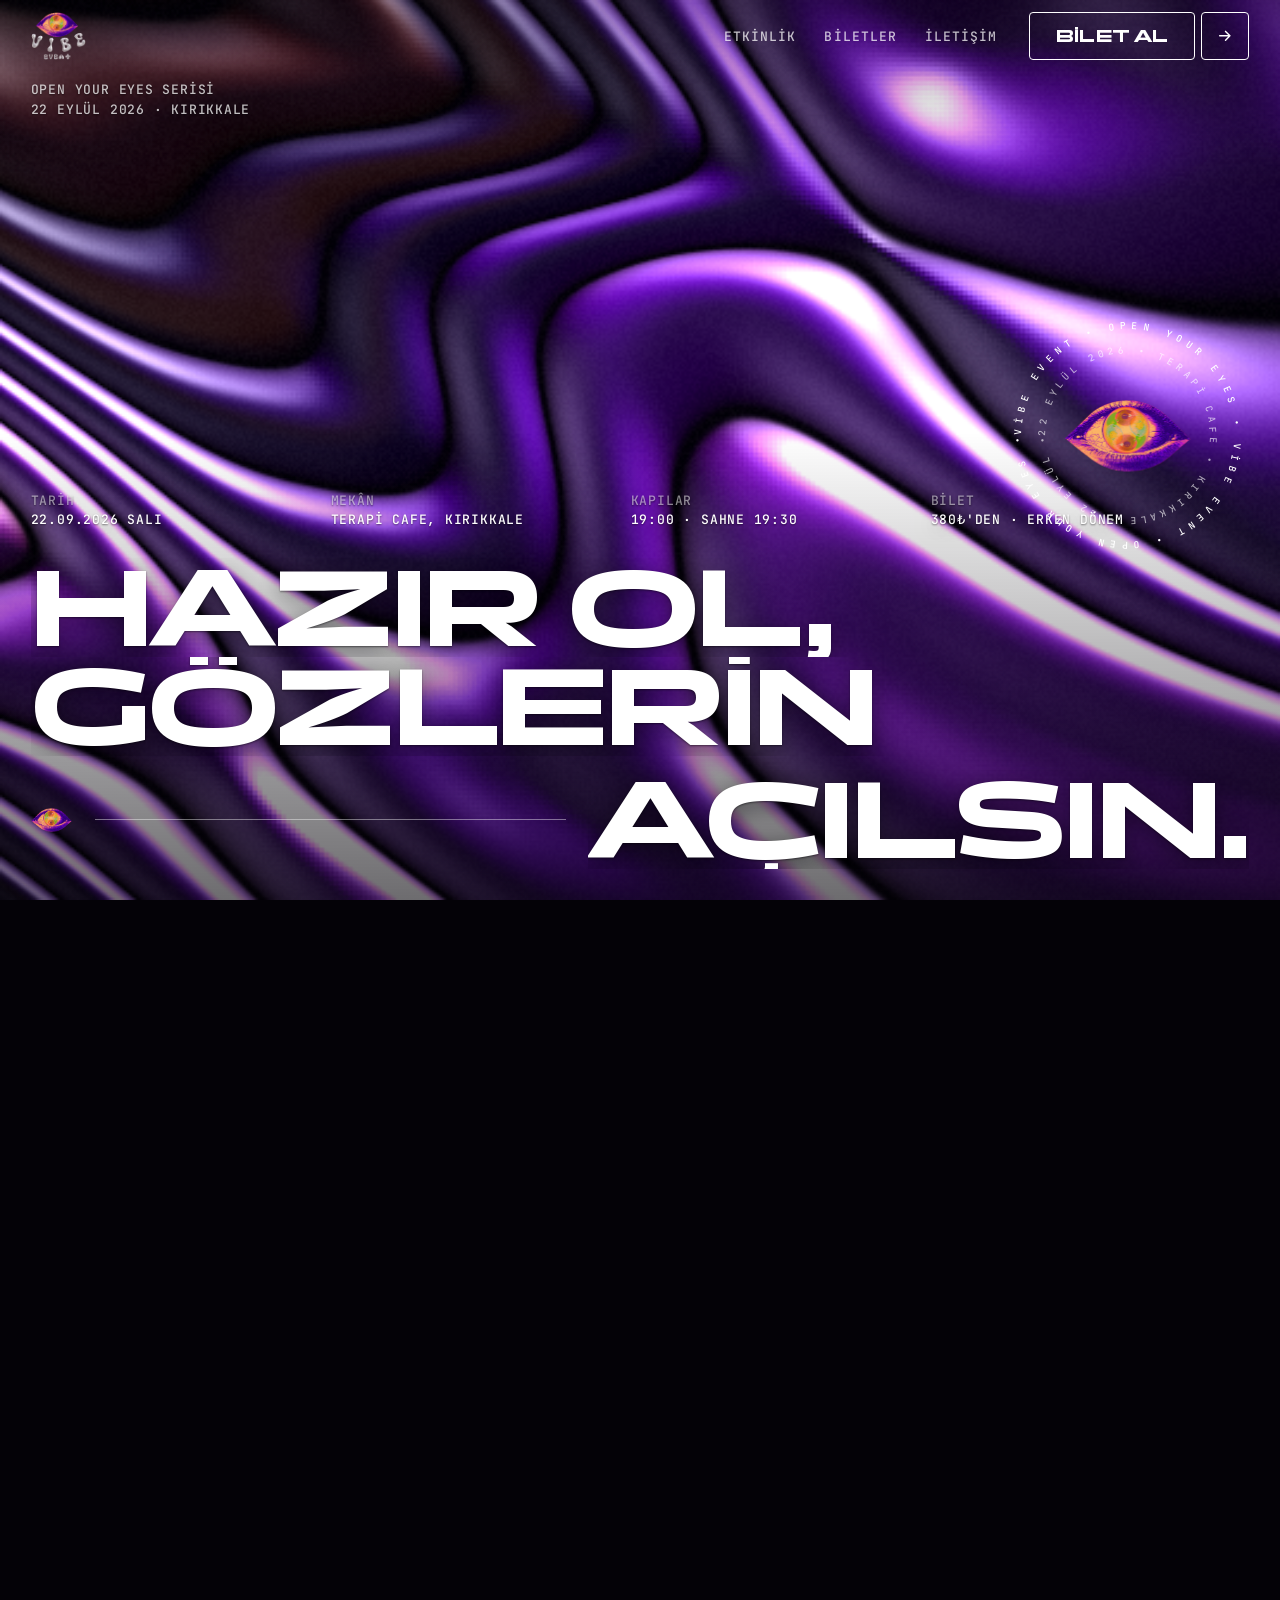
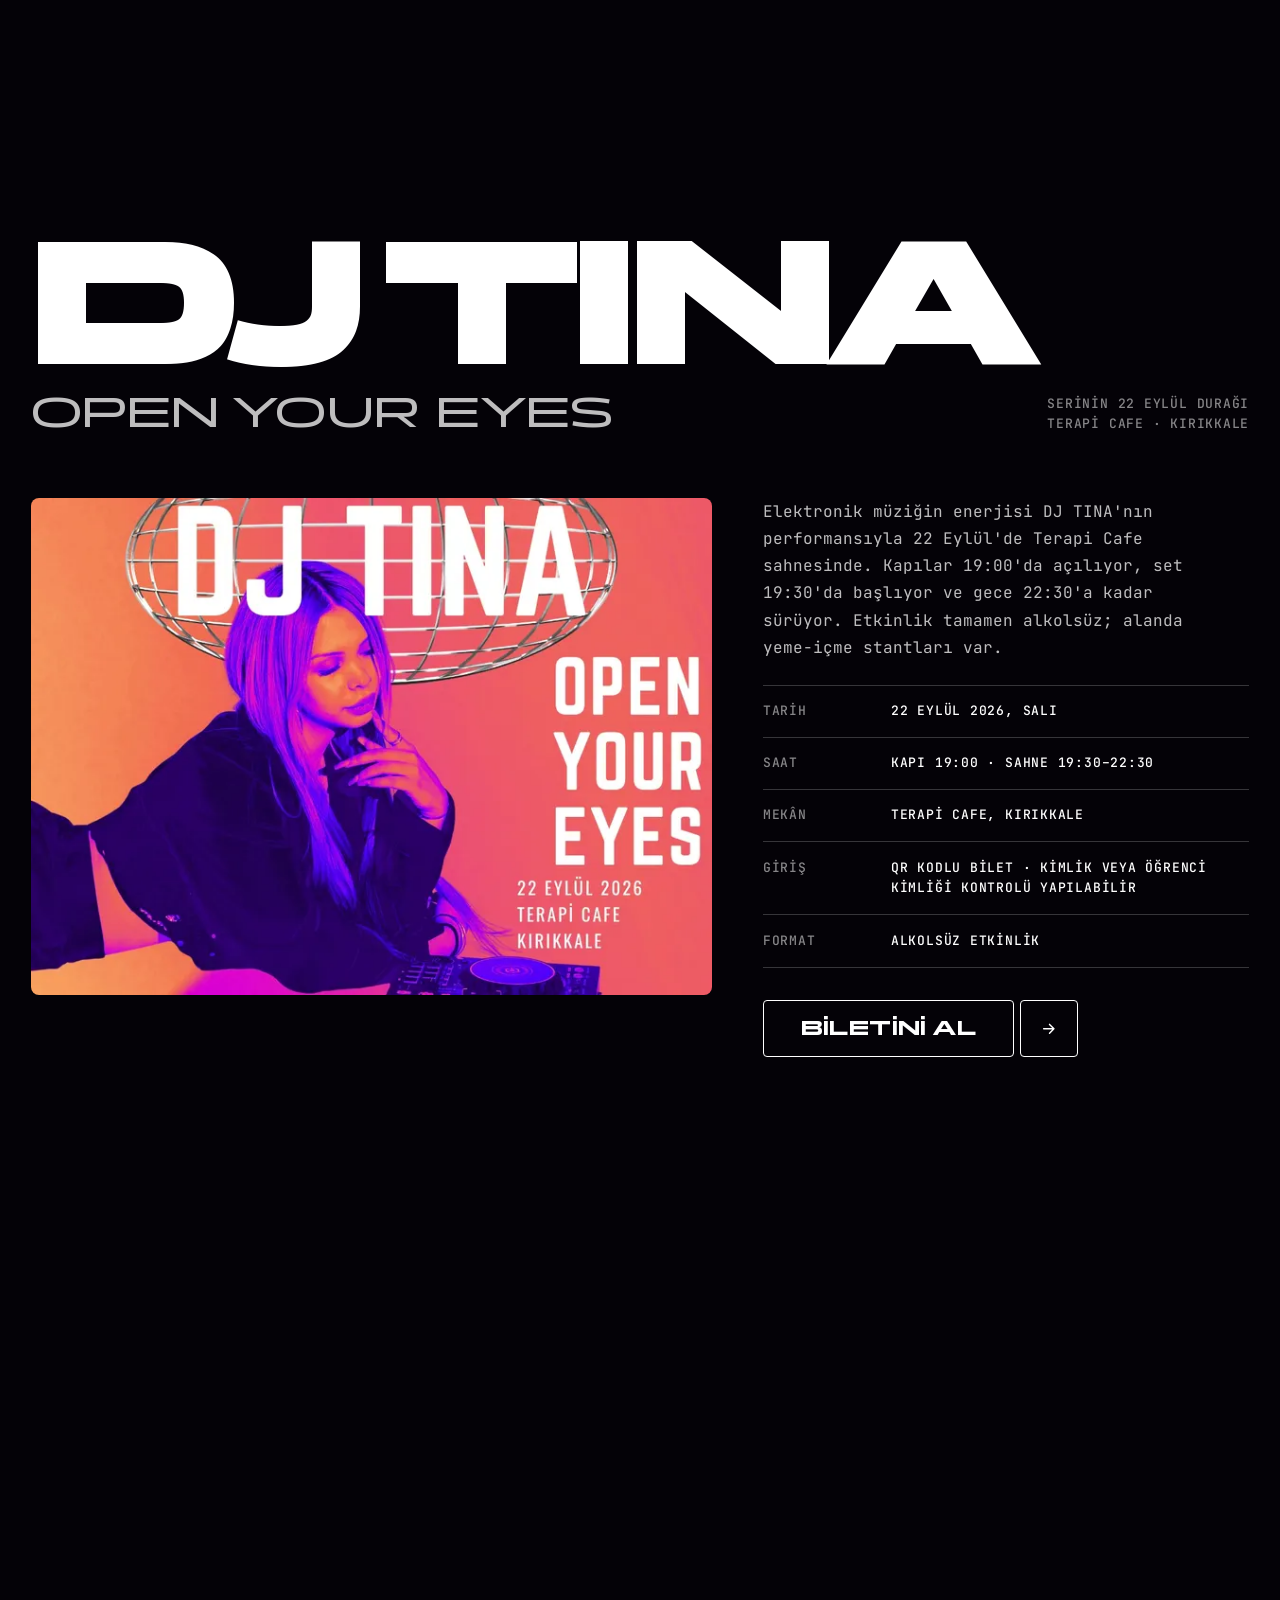
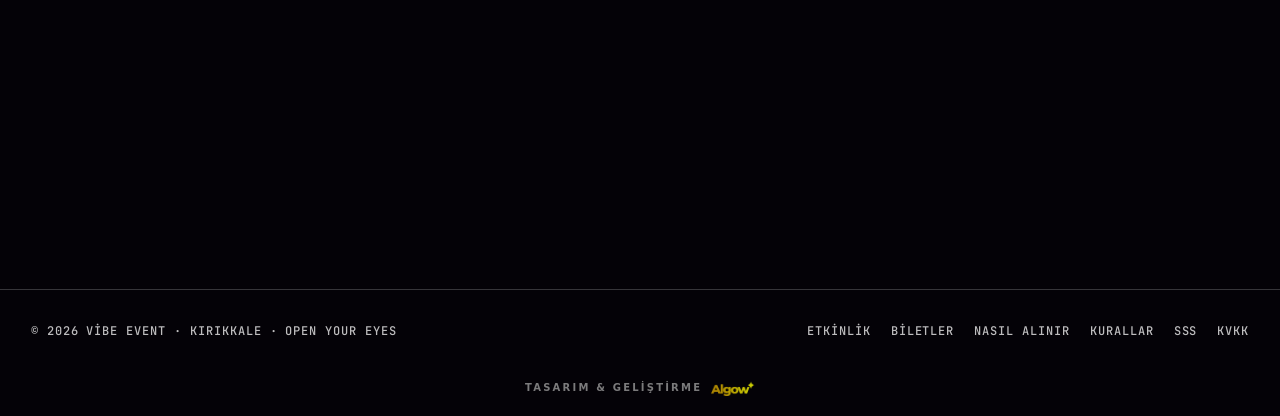
==== commit 5816d948: "Optimizasyon: cihaz kademeli shader (uyarlanır), küçük varlıklar, font yedek metrikleri, KVKK aydınl" ====
--- a/index.html
+++ b/index.html
@@ -9,6 +9,7 @@
 <link rel="icon" type="image/png" sizes="32x32" href="assets/img/favicon-32.png">
 <link rel="icon" type="image/png" sizes="512x512" href="assets/img/favicon-512.png">
 <link rel="apple-touch-icon" href="assets/img/apple-touch-icon.png">
+<link rel="manifest" href="site.webmanifest">
 <meta property="og:type" content="website">
 <meta property="og:locale" content="tr_TR">
 <meta property="og:site_name" content="Vibe Event">
@@ -47,14 +48,14 @@
 <body class="kilit">
 
 <div class="yukleme" id="yukleme" aria-hidden="true">
-  <img class="yukleme-goz" src="assets/brand/vibe-logo-goz-512.png" width="512" height="294" alt="">
+  <picture><source srcset="assets/brand/vibe-logo-goz-256.webp" type="image/webp"><img class="yukleme-goz" src="assets/brand/vibe-logo-goz-256.png" width="256" height="147" alt="" decoding="async"></picture>
   <div class="yukleme-sayac"><span id="sayac">00</span></div>
   <div class="yukleme-not">Vibe Event · Kırıkkale</div>
 </div>
 
 <header class="ust" id="ust">
   <a class="marka" href="index.html" aria-label="Vibe Event ana sayfa">
-    <img src="assets/brand/vibe-logo-lockup-800.png" width="800" height="690" alt="Vibe Event">
+    <picture><source srcset="assets/brand/vibe-logo-lockup-240.webp 1x, assets/brand/vibe-logo-lockup-480.webp 2x" type="image/webp"><img src="assets/brand/vibe-logo-lockup-240.png" width="240" height="207" alt="Vibe Event"></picture>
   </a>
   <p class="ust-orta">Kırıkkale'de alkolsüz<br>elektronik müzik geceleri</p>
   <div class="ust-sag">
@@ -77,7 +78,7 @@
   <section class="hero" id="hero">
     <div class="hero-sabit">
       <canvas id="hero-canvas" aria-hidden="true"></canvas>
-      <img class="hero-yedek" src="assets/img/hero-fallback.jpg" alt="" aria-hidden="true">
+      <img class="hero-yedek" src="assets/img/hero-fallback.jpg" srcset="assets/img/hero-fallback-720.webp 720w, assets/img/hero-fallback.webp 1400w" sizes="100vw" alt="" aria-hidden="true" loading="lazy">
       <div class="hero-ic">
         <p class="hero-not">Open Your Eyes serisi<br>22 Eylül 2026 · Kırıkkale</p>
         <div class="madalyon" aria-hidden="true">
@@ -86,7 +87,7 @@
               <path id="halkaDis1" d="M160,160 m-140,0 a140,140 0 1,1 280,0 a140,140 0 1,1 -280,0"/>
               <path id="halkaIc1" d="M160,160 m-108,0 a108,108 0 1,1 216,0 a108,108 0 1,1 -216,0"/>
             </defs>
-            <image href="assets/brand/vibe-logo-goz-512.png" x="76" y="112" width="168" height="97"/>
+            <image href="assets/brand/vibe-logo-goz-256.png" x="76" y="112" width="168" height="97"/>
             <g class="halka halka-dis"><text><textPath href="#halkaDis1" textLength="879" lengthAdjust="spacing">Vibe Event • Open Your Eyes • Vibe Event • Open Your Eyes • </textPath></text></g>
             <g class="halka halka-ic"><text><textPath href="#halkaIc1" textLength="678" lengthAdjust="spacing">22 Eylül 2026 • Terapi Cafe • Kırıkkale • 22 Eylül • </textPath></text></g>
           </svg>
@@ -103,7 +104,7 @@
             <span class="satir" style="--d:.15s"><span>gözlerin</span></span>
           </h1>
           <div class="hero-son">
-            <img src="assets/brand/vibe-logo-goz-512.png" width="512" height="294" alt="">
+            <img src="assets/brand/vibe-logo-goz-256.png" width="256" height="147" alt="">
             <span class="cizgi" aria-hidden="true"></span>
             <span class="satir hero-baslik" style="--d:.28s"><span>açılsın.</span></span>
           </div>
@@ -122,7 +123,7 @@
       <div class="etkinlik-grid">
         <div class="afis rv" id="afis" style="--d:.15s">
           <picture>
-            <source srcset="assets/img/dj-tina-open-your-eyes.webp" type="image/webp">
+            <source srcset="assets/img/dj-tina-open-your-eyes-720.webp 720w, assets/img/dj-tina-open-your-eyes.webp 1080w" sizes="(max-width:1024px) 100vw, 56vw" type="image/webp">
             <img src="assets/img/dj-tina-open-your-eyes.jpg" width="1080" height="787" alt="DJ TINA – Open Your Eyes etkinlik afişi: 22 Eylül 2026, Terapi Cafe, Kırıkkale" loading="lazy">
           </picture>
         </div>
@@ -229,6 +230,7 @@
       <a href="bilet.html#nasil">Nasıl alınır</a>
       <a href="bilet.html#kurallar">Kurallar</a>
       <a href="bilet.html#sss">SSS</a>
+      <a href="kvkk.html">KVKK</a>
     </nav>
     <!-- Algow imza -->
     <div class="algow-credit-wrap">
--- a/assets/css/site.css
+++ b/assets/css/site.css
@@ -2,10 +2,12 @@
    Referans seviyesi: iridescent-ai. Siyah zemin, tam ekran likit-krom shader, Panchang display + JetBrains Mono HUD etiketleri,
    1px çerçeveli CTA, dev tipografi, marquee, dönen halka madalyon. Gerçek logo (göz + yazı) her yerde; yalnız göz: favicon + madalyon. */
 
-@font-face{font-family:"Panchang";src:url("../fonts/panchang-500-tr.woff2") format("woff2");font-weight:500;font-display:swap}
-@font-face{font-family:"Panchang";src:url("../fonts/panchang-700-tr.woff2") format("woff2");font-weight:700;font-display:swap}
-@font-face{font-family:"Panchang";src:url("../fonts/panchang-800-tr.woff2") format("woff2");font-weight:800;font-display:swap}
+@font-face{font-family:"Panchang";src:url("../fonts/panchang-500-tr.woff2") format("woff2");font-weight:500;font-display:block}
+@font-face{font-family:"Panchang";src:url("../fonts/panchang-700-tr.woff2") format("woff2");font-weight:700;font-display:block}
+@font-face{font-family:"Panchang";src:url("../fonts/panchang-800-tr.woff2") format("woff2");font-weight:800;font-display:block}
 @font-face{font-family:"JetBrains Mono";src:url("../fonts/jetbrains-mono-tr.woff2") format("woff2");font-weight:300 800;font-display:swap}
+@font-face{font-family:"JetBrains Mono Yedek";src:local("Courier New");size-adjust:100.32%;ascent-override:101.68%;descent-override:29.91%;line-gap-override:0%}
+@font-face{font-family:"JetBrains Mono Yedek";src:local("Roboto Mono");size-adjust:100.32%;ascent-override:101.68%;descent-override:29.91%;line-gap-override:0%}
 
 :root{
   --bg:#040207;
@@ -18,7 +20,7 @@
   --turuncu-metin:#1B0B03;
   --mor:#7900FF;
   --display:"Panchang","Segoe UI",Arial,sans-serif;
-  --mono:"JetBrains Mono",ui-monospace,Consolas,"Courier New",monospace;
+  --mono:"JetBrains Mono","JetBrains Mono Yedek",ui-monospace,Consolas,"Courier New",monospace;
   --pad:clamp(1rem,2.4vw,2.25rem);
   --ust:4.5rem;
   --exp:cubic-bezier(.16,1,.3,1);
@@ -116,6 +118,12 @@
 .halka-ic text{fill:rgba(255,255,255,.62)}
 @keyframes don{to{transform:rotate(360deg)}}
 @keyframes don-ters{to{transform:rotate(-360deg)}}
+
+/* Kademe: düşük donanımda düşük iç çözünürlük yumuşatılır; statikte tek kare kalır */
+[data-hero="dusuk"] #hero-canvas{filter:blur(.55px) saturate(1.05)}
+[data-hero="statik"] #hero-canvas{filter:blur(.4px)}
+[data-hero="statik"] .hero-sabit::after{background:linear-gradient(180deg,rgba(4,2,7,.34) 0%,rgba(4,2,7,.06) 22%,rgba(4,2,7,.08) 48%,rgba(4,2,7,.66) 100%)}
+.blok:not(.hero),.icerik-blok{content-visibility:auto;contain-intrinsic-size:auto 720px}
 
 /* ---------- Genel bölümler ---------- */
 .blok{position:relative;padding:clamp(4rem,9vw,8rem) var(--pad);background:var(--bg)}
